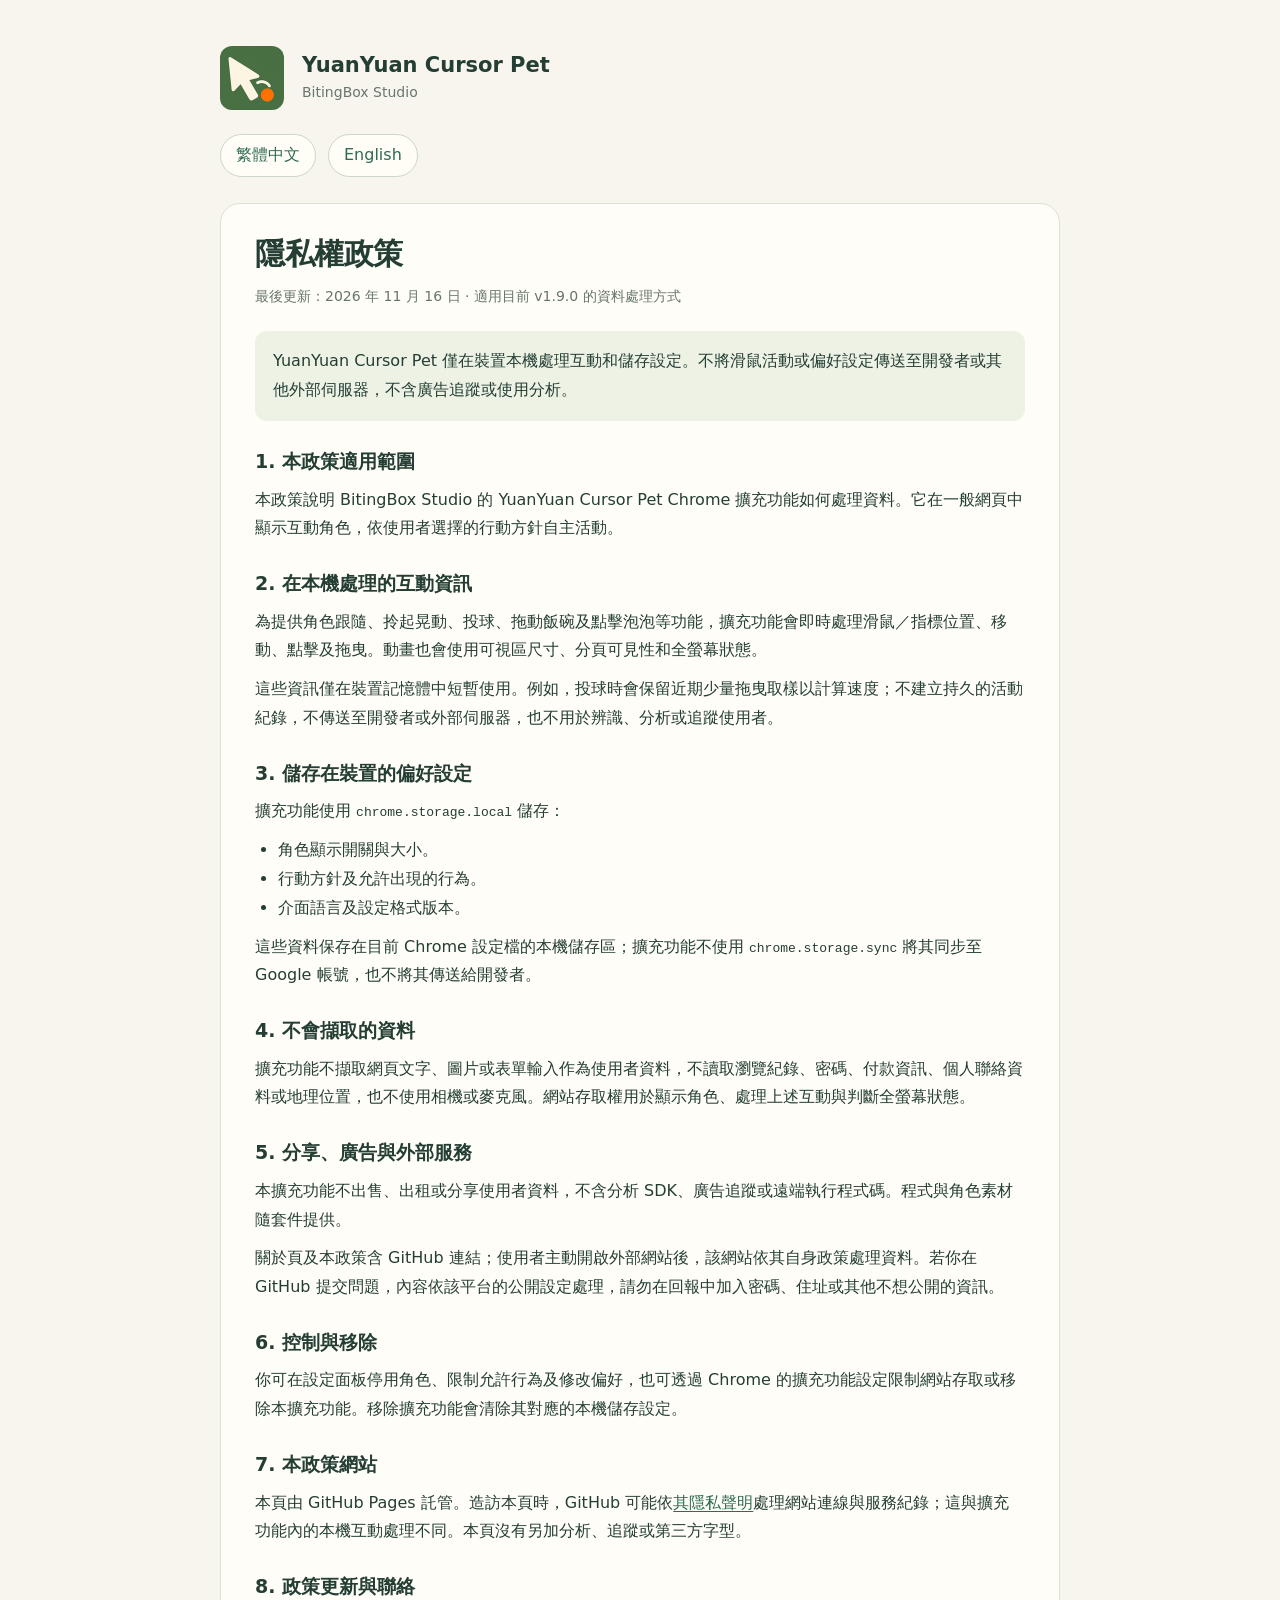
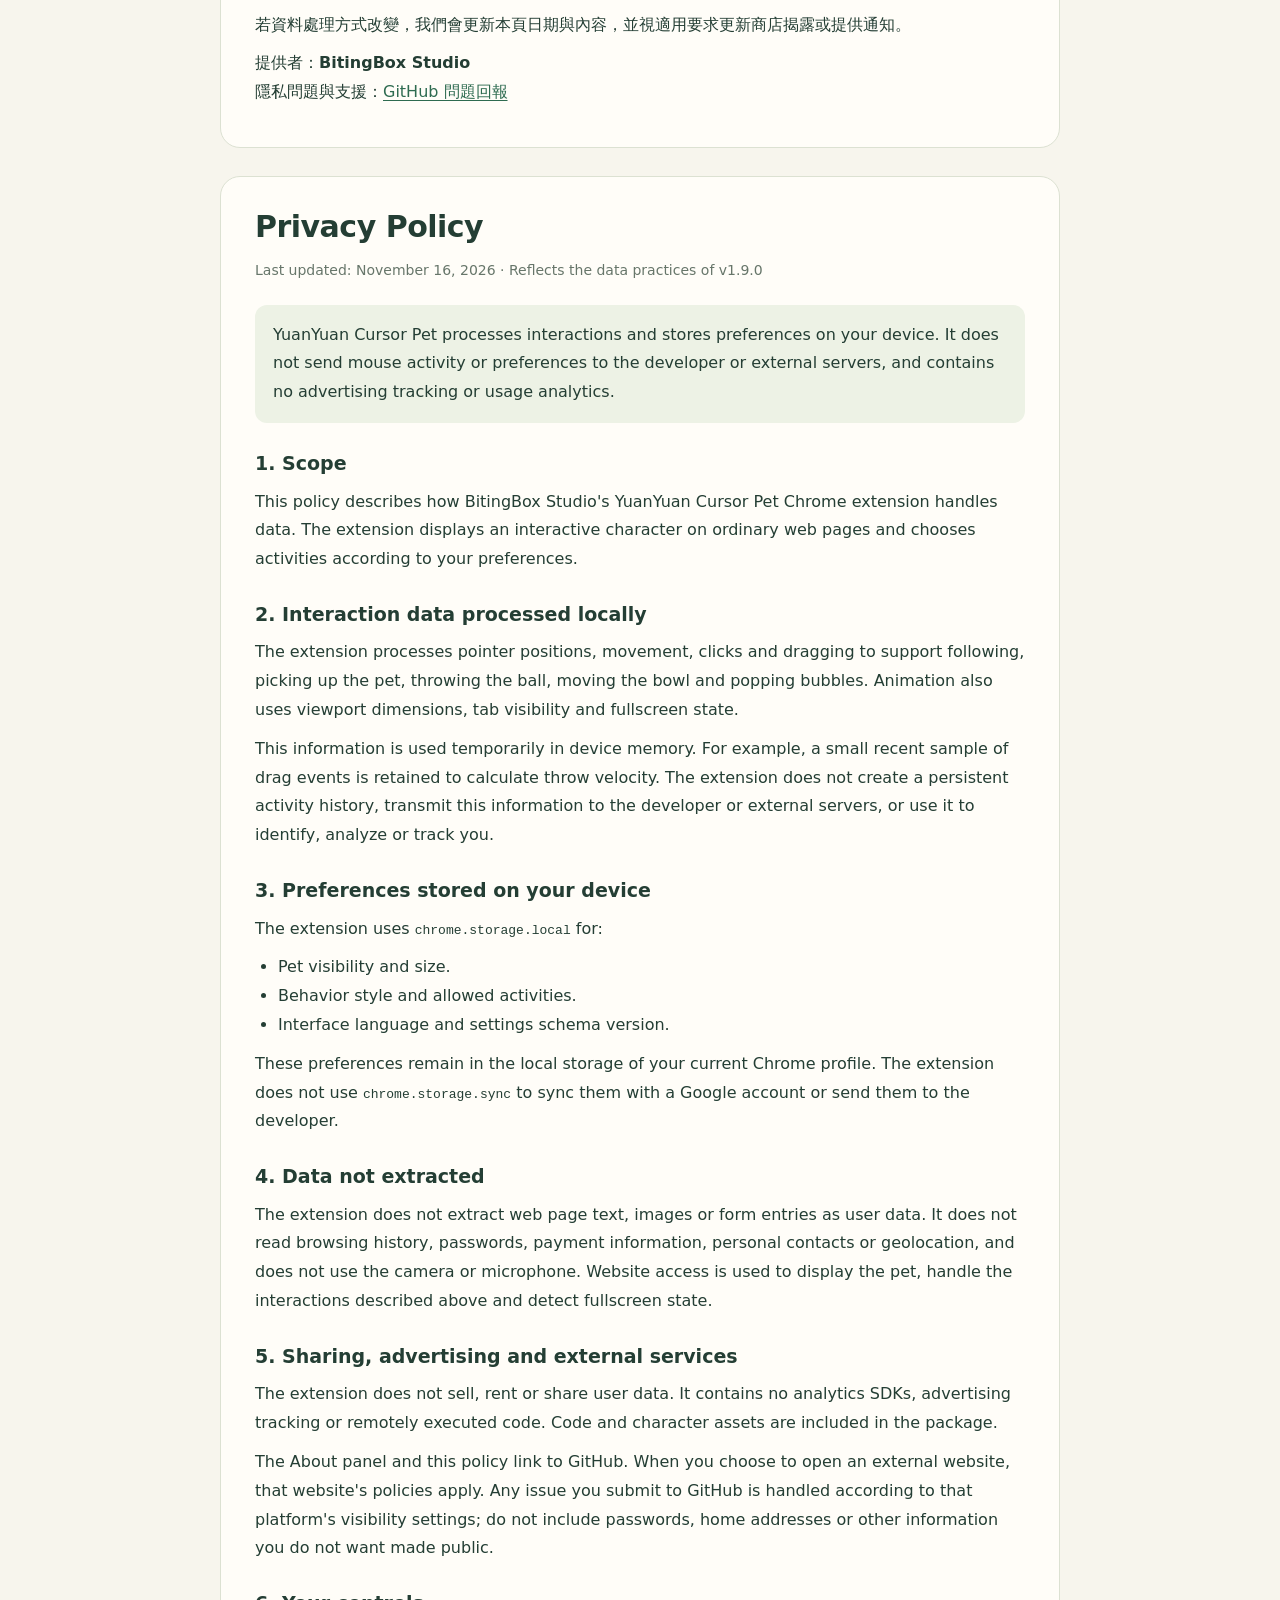
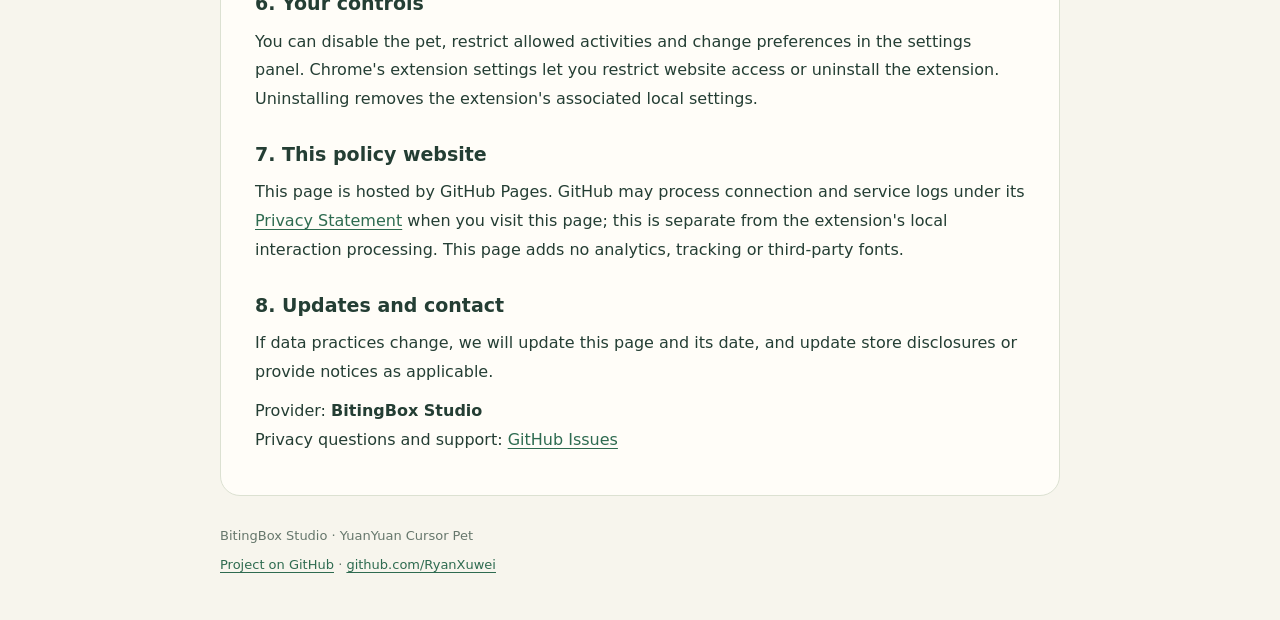
==== docs/privacy.html @ 0681751a "Publish bilingual privacy policy for Chrome Web Store Document on-device pointer processing, local p" ====
<!doctype html>
<html lang="zh-Hant">
<head>
  <meta charset="utf-8">
  <meta name="viewport" content="width=device-width,initial-scale=1">
  <meta name="description" content="Privacy policy for YuanYuan Cursor Pet by BitingBox Studio. Local interaction processing and on-device settings; no external activity transmission.">
  <meta name="color-scheme" content="light">
  <title>Privacy Policy · YuanYuan Cursor Pet</title>
  <link rel="icon" href="assets/icon128.png" type="image/png">
  <style>
    :root{font-family:system-ui,-apple-system,"Segoe UI","Microsoft JhengHei",sans-serif;color:#243e34;background:#f7f5ed;line-height:1.8}
    *{box-sizing:border-box}body{margin:0}header,main,footer{width:min(840px,100% - 40px);margin:auto}
    header{padding:46px 0 24px;display:flex;align-items:center;gap:18px}header img{width:64px;height:64px;border-radius:12px}
    .brand{font-size:21px;font-weight:700;line-height:1.35}.studio{color:#66776c;font-size:14px}
    nav{display:flex;gap:12px;flex-wrap:wrap;margin:0 0 26px}nav a{padding:6px 15px;border:1px solid #cbd6c6;border-radius:24px;text-decoration:none;background:#fffdf6}
    a{color:#2e6b50;text-underline-offset:3px;overflow-wrap:anywhere}a:focus-visible{outline:3px solid #b78a43;outline-offset:4px}
    article{padding:30px 34px;background:#fffdf8;border:1px solid #dce1d2;border-radius:20px;margin-bottom:28px;scroll-margin-top:24px}
    h1{font-size:30px;line-height:1.35;letter-spacing:-.5px;margin:0 0 6px}h2{font-size:19px;line-height:1.5;margin:26px 0 8px}
    p{margin:10px 0}ul{padding-left:23px;margin:8px 0}.meta{font-size:14px;color:#67766a}.summary{background:#edf2e5;border-radius:12px;padding:16px 18px;margin-top:22px}
    footer{padding:0 0 38px;color:#66776c;font-size:13px}footer p{margin:6px 0}
    @media(max-width:520px){header{padding-top:26px;gap:12px}.brand{font-size:18px}header img{width:52px;height:52px}article{padding:22px 20px;border-radius:15px}h1{font-size:26px}}
  </style>
</head>
<body>
  <header><img src="assets/icon128.png" alt="YuanYuan Cursor Pet"><div><div class="brand">YuanYuan Cursor Pet</div><div class="studio">BitingBox Studio</div></div></header>
  <main>
    <nav aria-label="Language / 語言"><a href="#zh" lang="zh-Hant">繁體中文</a><a href="#en" lang="en">English</a></nav>
    <article id="zh" lang="zh-Hant" aria-labelledby="zh-title">
      <h1 id="zh-title">隱私權政策</h1>
      <p class="meta">最後更新：<time datetime="2026-11-16">2026 年 11 月 16 日</time> · 適用目前 v1.9.0 的資料處理方式</p>
      <div class="summary">YuanYuan Cursor Pet 僅在裝置本機處理互動和儲存設定。不將滑鼠活動或偏好設定傳送至開發者或其他外部伺服器，不含廣告追蹤或使用分析。</div>
      <h2>1. 本政策適用範圍</h2>
      <p>本政策說明 BitingBox Studio 的 YuanYuan Cursor Pet Chrome 擴充功能如何處理資料。它在一般網頁中顯示互動角色，依使用者選擇的行動方針自主活動。</p>
      <h2>2. 在本機處理的互動資訊</h2>
      <p>為提供角色跟隨、拎起晃動、投球、拖動飯碗及點擊泡泡等功能，擴充功能會即時處理滑鼠／指標位置、移動、點擊及拖曳。動畫也會使用可視區尺寸、分頁可見性和全螢幕狀態。</p>
      <p>這些資訊僅在裝置記憶體中短暫使用。例如，投球時會保留近期少量拖曳取樣以計算速度；不建立持久的活動紀錄，不傳送至開發者或外部伺服器，也不用於辨識、分析或追蹤使用者。</p>
      <h2>3. 儲存在裝置的偏好設定</h2>
      <p>擴充功能使用 <code>chrome.storage.local</code> 儲存：</p>
      <ul><li>角色顯示開關與大小。</li><li>行動方針及允許出現的行為。</li><li>介面語言及設定格式版本。</li></ul>
      <p>這些資料保存在目前 Chrome 設定檔的本機儲存區；擴充功能不使用 <code>chrome.storage.sync</code> 將其同步至 Google 帳號，也不將其傳送給開發者。</p>
      <h2>4. 不會擷取的資料</h2>
      <p>擴充功能不擷取網頁文字、圖片或表單輸入作為使用者資料，不讀取瀏覽紀錄、密碼、付款資訊、個人聯絡資料或地理位置，也不使用相機或麥克風。網站存取權用於顯示角色、處理上述互動與判斷全螢幕狀態。</p>
      <h2>5. 分享、廣告與外部服務</h2>
      <p>本擴充功能不出售、出租或分享使用者資料，不含分析 SDK、廣告追蹤或遠端執行程式碼。程式與角色素材隨套件提供。</p>
      <p>關於頁及本政策含 GitHub 連結；使用者主動開啟外部網站後，該網站依其自身政策處理資料。若你在 GitHub 提交問題，內容依該平台的公開設定處理，請勿在回報中加入密碼、住址或其他不想公開的資訊。</p>
      <h2>6. 控制與移除</h2>
      <p>你可在設定面板停用角色、限制允許行為及修改偏好，也可透過 Chrome 的擴充功能設定限制網站存取或移除本擴充功能。移除擴充功能會清除其對應的本機儲存設定。</p>
      <h2>7. 本政策網站</h2>
      <p>本頁由 GitHub Pages 託管。造訪本頁時，GitHub 可能依<a href="https://docs.github.com/en/site-policy/privacy-policies/github-general-privacy-statement">其隱私聲明</a>處理網站連線與服務紀錄；這與擴充功能內的本機互動處理不同。本頁沒有另加分析、追蹤或第三方字型。</p>
      <h2>8. 政策更新與聯絡</h2>
      <p>若資料處理方式改變，我們會更新本頁日期與內容，並視適用要求更新商店揭露或提供通知。</p>
      <p>提供者：<strong>BitingBox Studio</strong><br>隱私問題與支援：<a href="https://github.com/RyanXuwei/YuanYuan-Cursor-Pet/issues">GitHub 問題回報</a></p>
    </article>
    <article id="en" lang="en" aria-labelledby="en-title">
      <h1 id="en-title">Privacy Policy</h1>
      <p class="meta">Last updated: <time datetime="2026-11-16">November 16, 2026</time> · Reflects the data practices of v1.9.0</p>
      <div class="summary">YuanYuan Cursor Pet processes interactions and stores preferences on your device. It does not send mouse activity or preferences to the developer or external servers, and contains no advertising tracking or usage analytics.</div>
      <h2>1. Scope</h2>
      <p>This policy describes how BitingBox Studio's YuanYuan Cursor Pet Chrome extension handles data. The extension displays an interactive character on ordinary web pages and chooses activities according to your preferences.</p>
      <h2>2. Interaction data processed locally</h2>
      <p>The extension processes pointer positions, movement, clicks and dragging to support following, picking up the pet, throwing the ball, moving the bowl and popping bubbles. Animation also uses viewport dimensions, tab visibility and fullscreen state.</p>
      <p>This information is used temporarily in device memory. For example, a small recent sample of drag events is retained to calculate throw velocity. The extension does not create a persistent activity history, transmit this information to the developer or external servers, or use it to identify, analyze or track you.</p>
      <h2>3. Preferences stored on your device</h2>
      <p>The extension uses <code>chrome.storage.local</code> for:</p>
      <ul><li>Pet visibility and size.</li><li>Behavior style and allowed activities.</li><li>Interface language and settings schema version.</li></ul>
      <p>These preferences remain in the local storage of your current Chrome profile. The extension does not use <code>chrome.storage.sync</code> to sync them with a Google account or send them to the developer.</p>
      <h2>4. Data not extracted</h2>
      <p>The extension does not extract web page text, images or form entries as user data. It does not read browsing history, passwords, payment information, personal contacts or geolocation, and does not use the camera or microphone. Website access is used to display the pet, handle the interactions described above and detect fullscreen state.</p>
      <h2>5. Sharing, advertising and external services</h2>
      <p>The extension does not sell, rent or share user data. It contains no analytics SDKs, advertising tracking or remotely executed code. Code and character assets are included in the package.</p>
      <p>The About panel and this policy link to GitHub. When you choose to open an external website, that website's policies apply. Any issue you submit to GitHub is handled according to that platform's visibility settings; do not include passwords, home addresses or other information you do not want made public.</p>
      <h2>6. Your controls</h2>
      <p>You can disable the pet, restrict allowed activities and change preferences in the settings panel. Chrome's extension settings let you restrict website access or uninstall the extension. Uninstalling removes the extension's associated local settings.</p>
      <h2>7. This policy website</h2>
      <p>This page is hosted by GitHub Pages. GitHub may process connection and service logs under its <a href="https://docs.github.com/en/site-policy/privacy-policies/github-general-privacy-statement">Privacy Statement</a> when you visit this page; this is separate from the extension's local interaction processing. This page adds no analytics, tracking or third-party fonts.</p>
      <h2>8. Updates and contact</h2>
      <p>If data practices change, we will update this page and its date, and update store disclosures or provide notices as applicable.</p>
      <p>Provider: <strong>BitingBox Studio</strong><br>Privacy questions and support: <a href="https://github.com/RyanXuwei/YuanYuan-Cursor-Pet/issues">GitHub Issues</a></p>
    </article>
  </main>
  <footer><p>BitingBox Studio · YuanYuan Cursor Pet</p><p><a href="https://github.com/RyanXuwei/YuanYuan-Cursor-Pet">Project on GitHub</a> · <a href="https://github.com/RyanXuwei">github.com/RyanXuwei</a></p></footer>
</body>
</html>
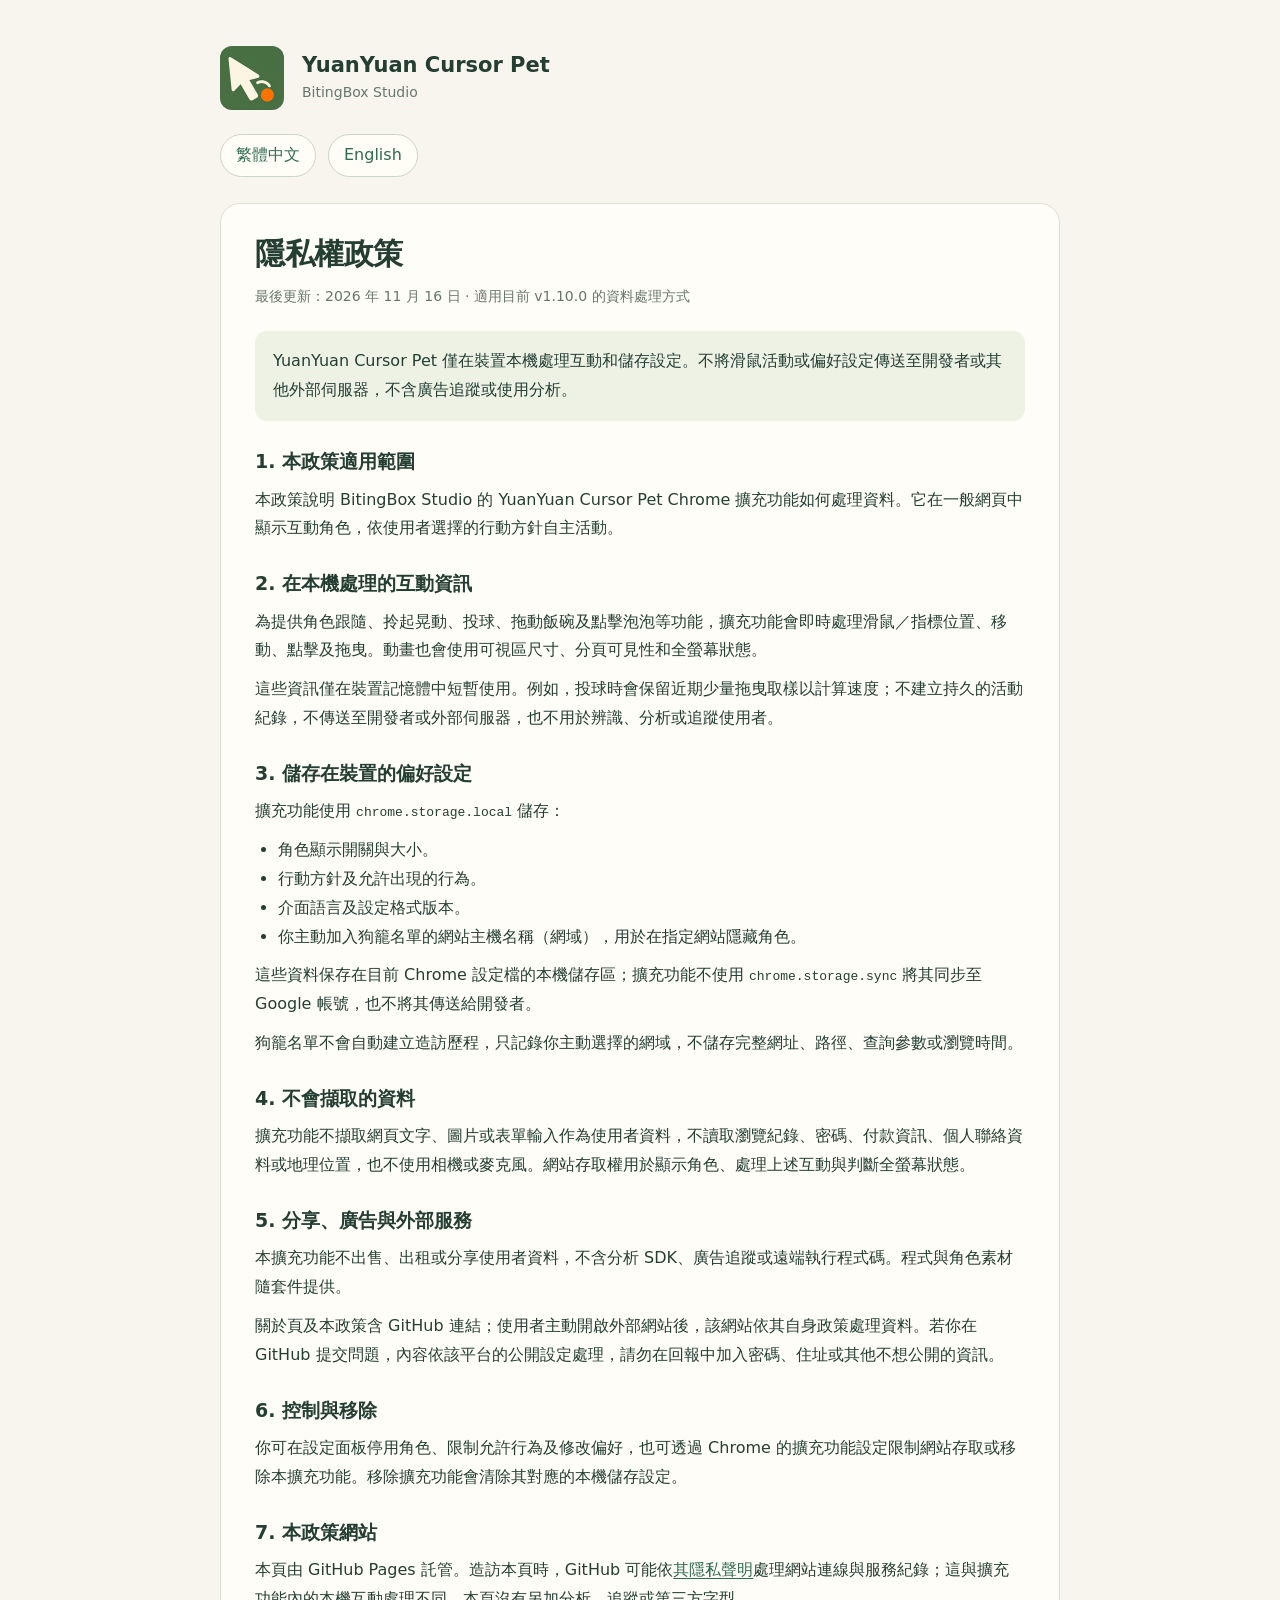
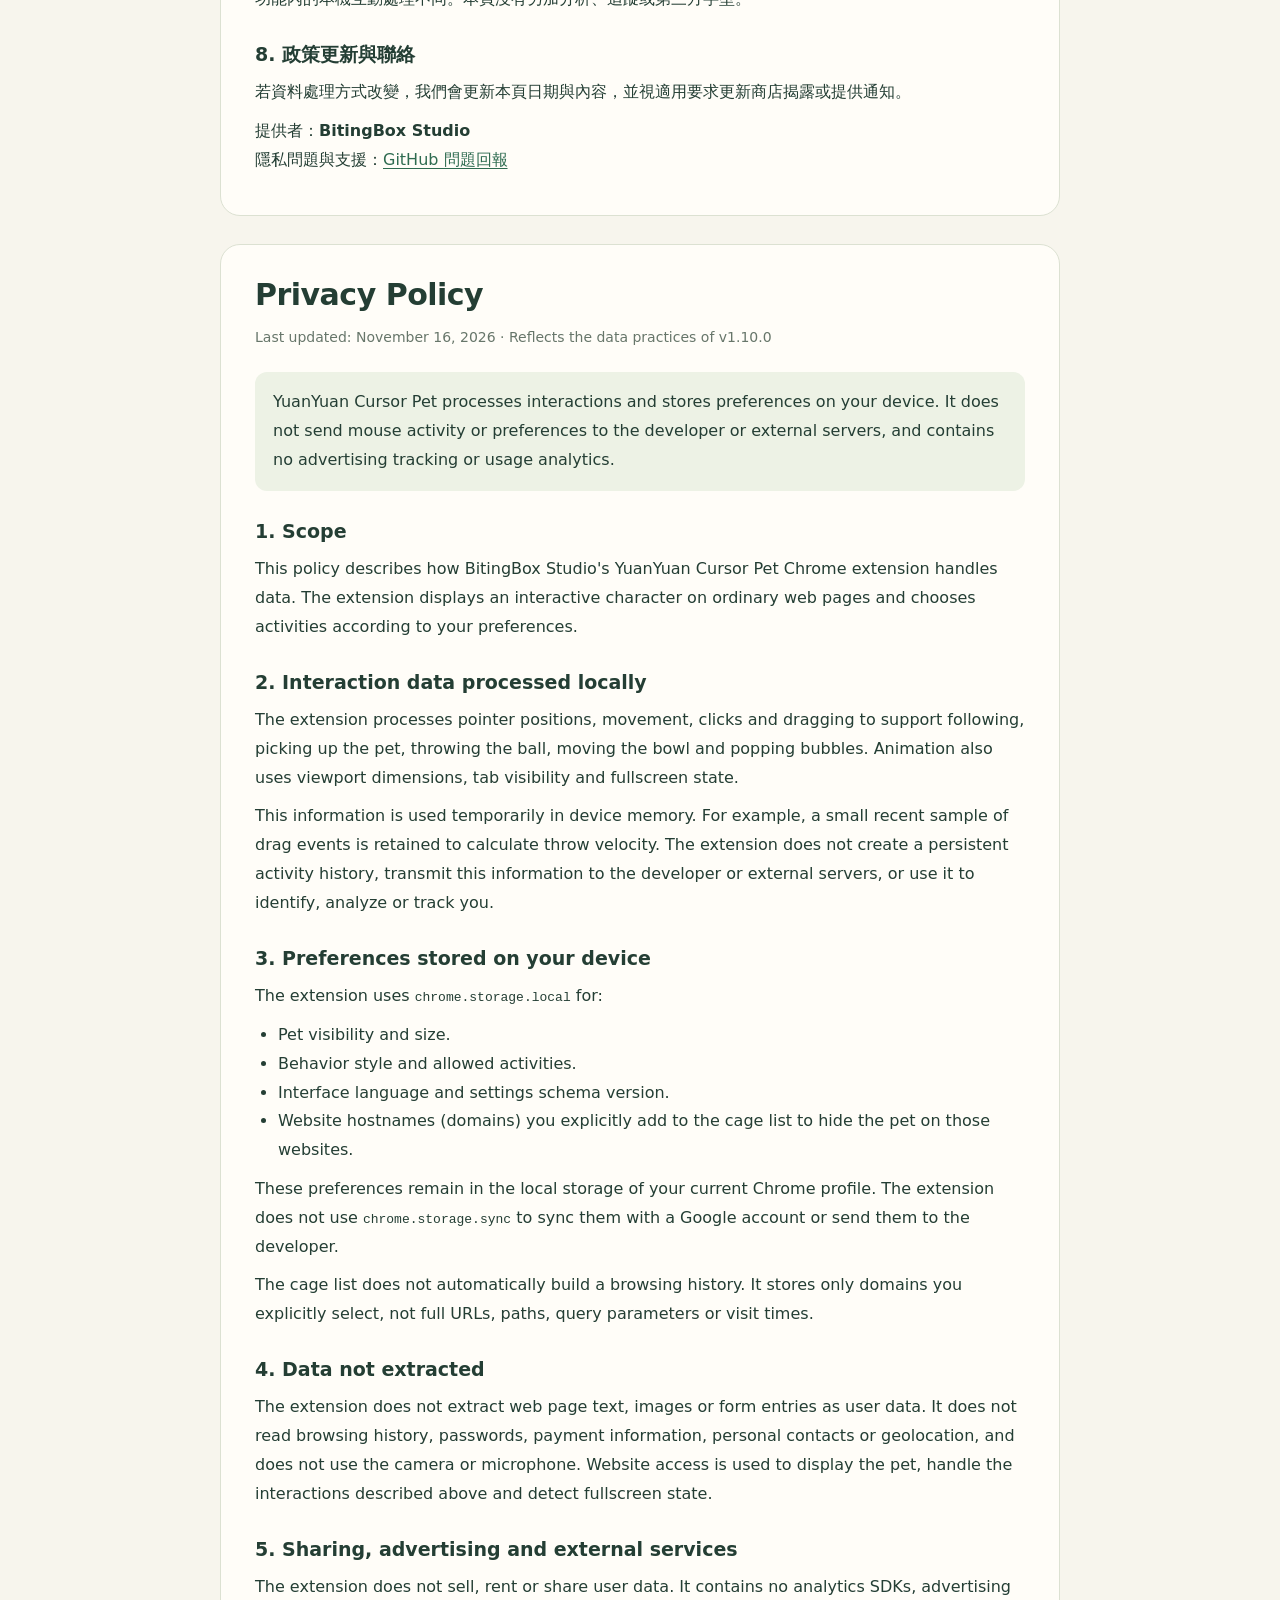
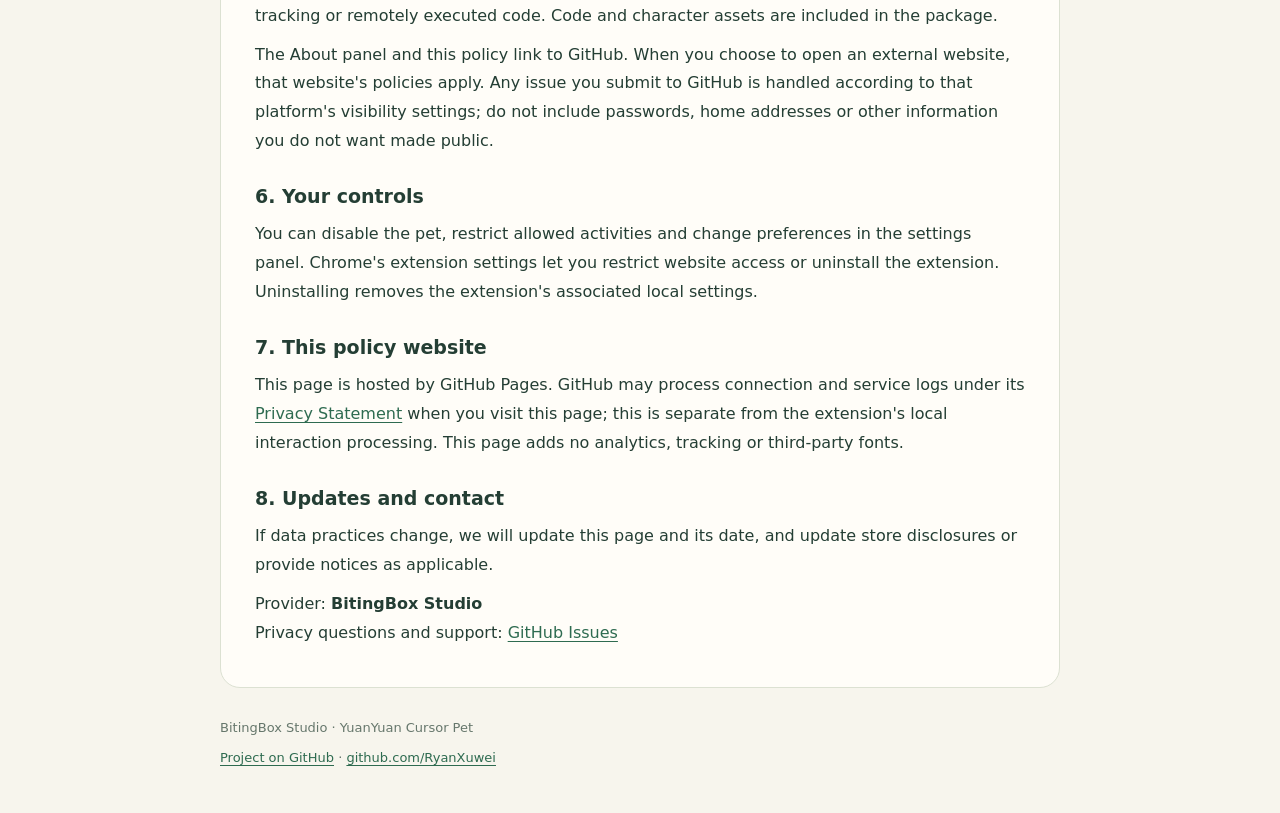
==== commit 2d636cd3: "v1.10.0: add right-click website cage list Hide Pet and pause animations on explicitly selected host" ====
--- a/docs/privacy.html
+++ b/docs/privacy.html
@@ -27,7 +27,7 @@
     <nav aria-label="Language / 語言"><a href="#zh" lang="zh-Hant">繁體中文</a><a href="#en" lang="en">English</a></nav>
     <article id="zh" lang="zh-Hant" aria-labelledby="zh-title">
       <h1 id="zh-title">隱私權政策</h1>
-      <p class="meta">最後更新：<time datetime="2026-11-16">2026 年 11 月 16 日</time> · 適用目前 v1.9.0 的資料處理方式</p>
+      <p class="meta">最後更新：<time datetime="2026-11-16">2026 年 11 月 16 日</time> · 適用目前 v1.10.0 的資料處理方式</p>
       <div class="summary">YuanYuan Cursor Pet 僅在裝置本機處理互動和儲存設定。不將滑鼠活動或偏好設定傳送至開發者或其他外部伺服器，不含廣告追蹤或使用分析。</div>
       <h2>1. 本政策適用範圍</h2>
       <p>本政策說明 BitingBox Studio 的 YuanYuan Cursor Pet Chrome 擴充功能如何處理資料。它在一般網頁中顯示互動角色，依使用者選擇的行動方針自主活動。</p>
@@ -36,8 +36,9 @@
       <p>這些資訊僅在裝置記憶體中短暫使用。例如，投球時會保留近期少量拖曳取樣以計算速度；不建立持久的活動紀錄，不傳送至開發者或外部伺服器，也不用於辨識、分析或追蹤使用者。</p>
       <h2>3. 儲存在裝置的偏好設定</h2>
       <p>擴充功能使用 <code>chrome.storage.local</code> 儲存：</p>
-      <ul><li>角色顯示開關與大小。</li><li>行動方針及允許出現的行為。</li><li>介面語言及設定格式版本。</li></ul>
+      <ul><li>角色顯示開關與大小。</li><li>行動方針及允許出現的行為。</li><li>介面語言及設定格式版本。</li><li>你主動加入狗籠名單的網站主機名稱（網域），用於在指定網站隱藏角色。</li></ul>
       <p>這些資料保存在目前 Chrome 設定檔的本機儲存區；擴充功能不使用 <code>chrome.storage.sync</code> 將其同步至 Google 帳號，也不將其傳送給開發者。</p>
+      <p>狗籠名單不會自動建立造訪歷程，只記錄你主動選擇的網域，不儲存完整網址、路徑、查詢參數或瀏覽時間。</p>
       <h2>4. 不會擷取的資料</h2>
       <p>擴充功能不擷取網頁文字、圖片或表單輸入作為使用者資料，不讀取瀏覽紀錄、密碼、付款資訊、個人聯絡資料或地理位置，也不使用相機或麥克風。網站存取權用於顯示角色、處理上述互動與判斷全螢幕狀態。</p>
       <h2>5. 分享、廣告與外部服務</h2>
@@ -53,7 +54,7 @@
     </article>
     <article id="en" lang="en" aria-labelledby="en-title">
       <h1 id="en-title">Privacy Policy</h1>
-      <p class="meta">Last updated: <time datetime="2026-11-16">November 16, 2026</time> · Reflects the data practices of v1.9.0</p>
+      <p class="meta">Last updated: <time datetime="2026-11-16">November 16, 2026</time> · Reflects the data practices of v1.10.0</p>
       <div class="summary">YuanYuan Cursor Pet processes interactions and stores preferences on your device. It does not send mouse activity or preferences to the developer or external servers, and contains no advertising tracking or usage analytics.</div>
       <h2>1. Scope</h2>
       <p>This policy describes how BitingBox Studio's YuanYuan Cursor Pet Chrome extension handles data. The extension displays an interactive character on ordinary web pages and chooses activities according to your preferences.</p>
@@ -62,8 +63,9 @@
       <p>This information is used temporarily in device memory. For example, a small recent sample of drag events is retained to calculate throw velocity. The extension does not create a persistent activity history, transmit this information to the developer or external servers, or use it to identify, analyze or track you.</p>
       <h2>3. Preferences stored on your device</h2>
       <p>The extension uses <code>chrome.storage.local</code> for:</p>
-      <ul><li>Pet visibility and size.</li><li>Behavior style and allowed activities.</li><li>Interface language and settings schema version.</li></ul>
+      <ul><li>Pet visibility and size.</li><li>Behavior style and allowed activities.</li><li>Interface language and settings schema version.</li><li>Website hostnames (domains) you explicitly add to the cage list to hide the pet on those websites.</li></ul>
       <p>These preferences remain in the local storage of your current Chrome profile. The extension does not use <code>chrome.storage.sync</code> to sync them with a Google account or send them to the developer.</p>
+      <p>The cage list does not automatically build a browsing history. It stores only domains you explicitly select, not full URLs, paths, query parameters or visit times.</p>
       <h2>4. Data not extracted</h2>
       <p>The extension does not extract web page text, images or form entries as user data. It does not read browsing history, passwords, payment information, personal contacts or geolocation, and does not use the camera or microphone. Website access is used to display the pet, handle the interactions described above and detect fullscreen state.</p>
       <h2>5. Sharing, advertising and external services</h2>
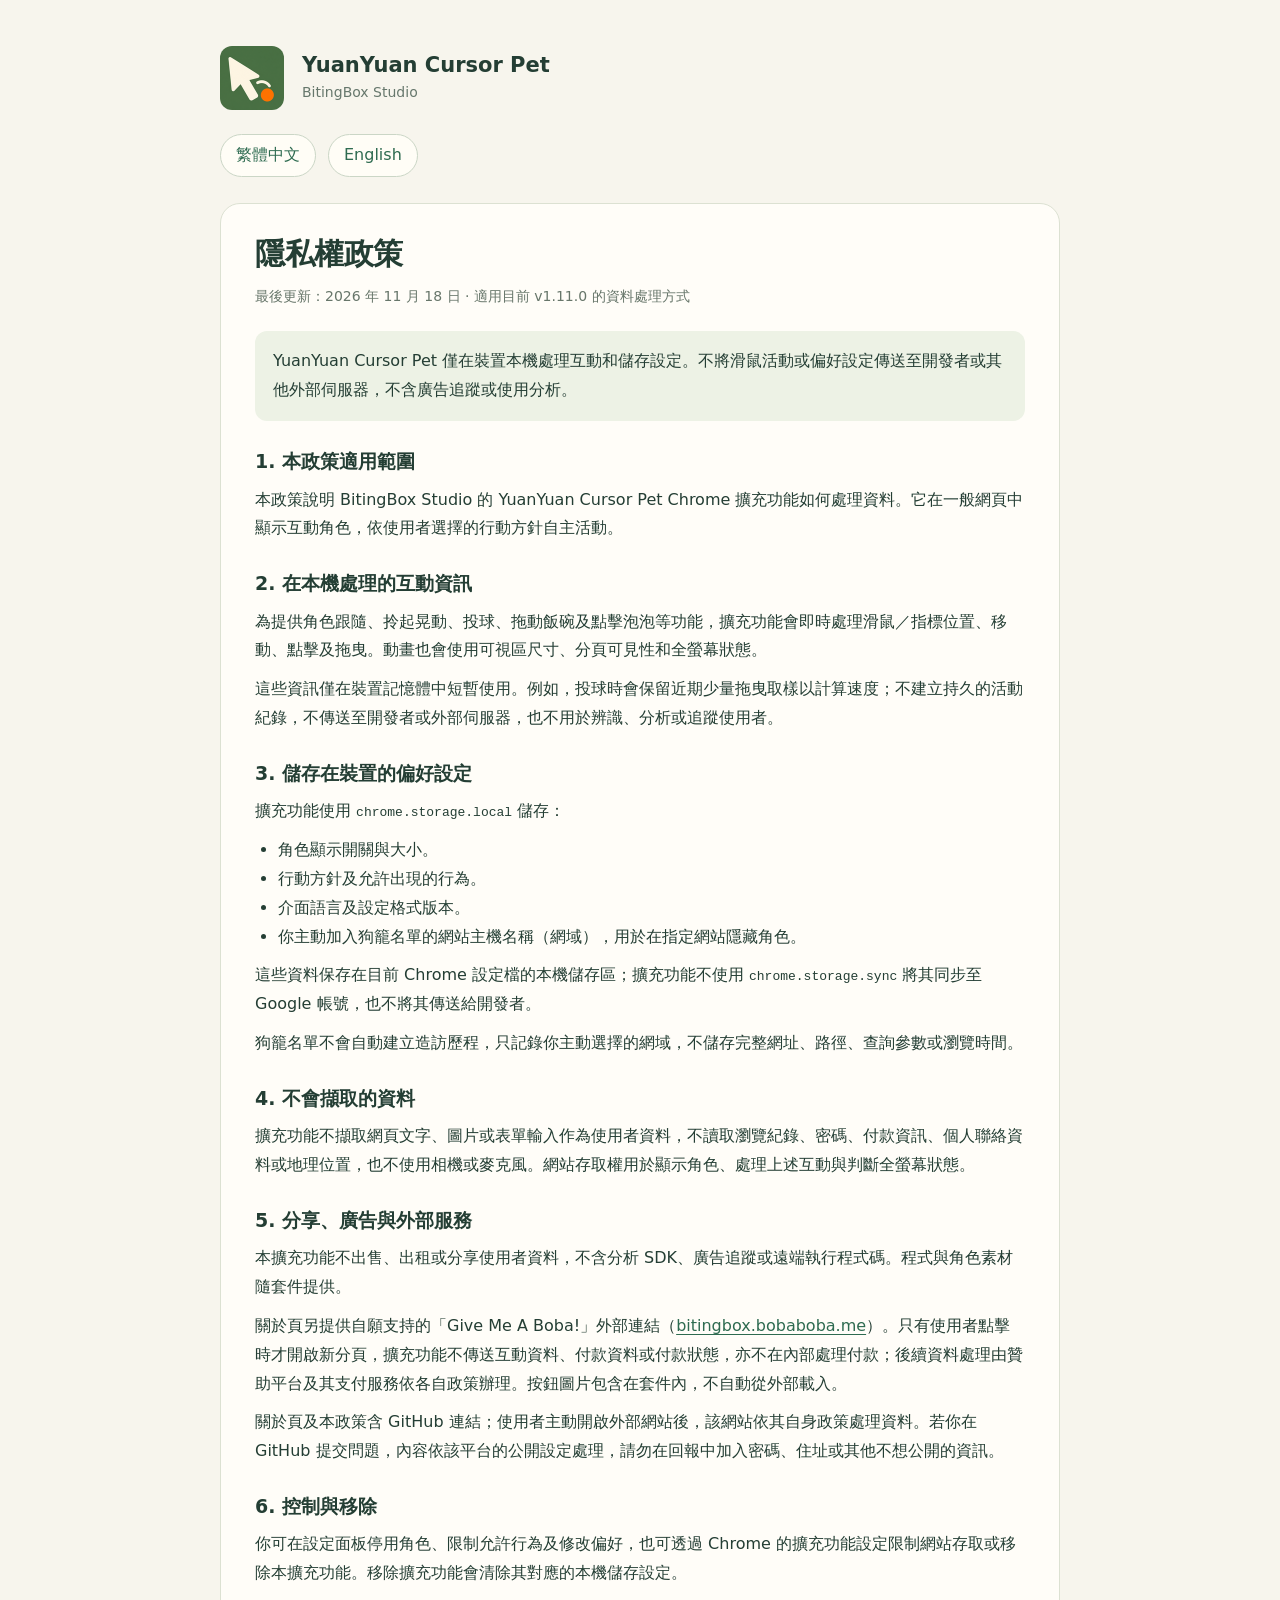
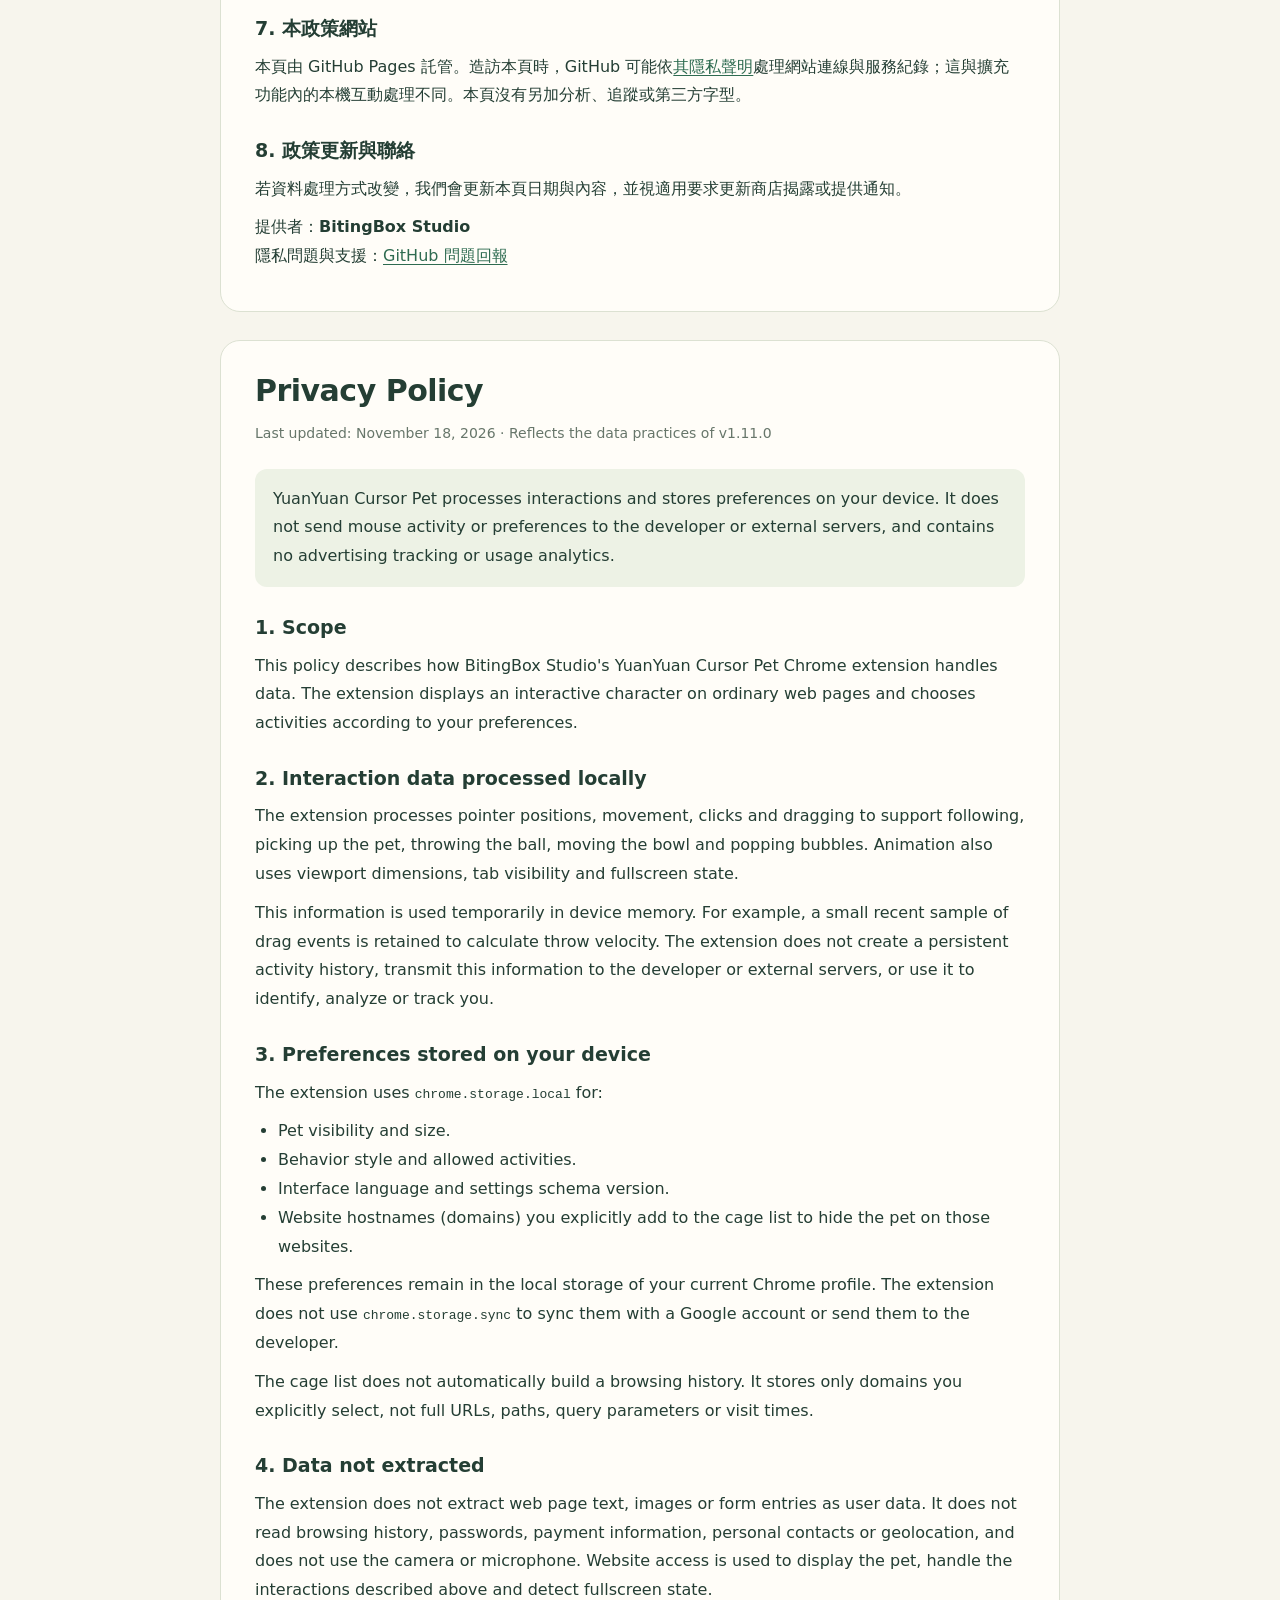
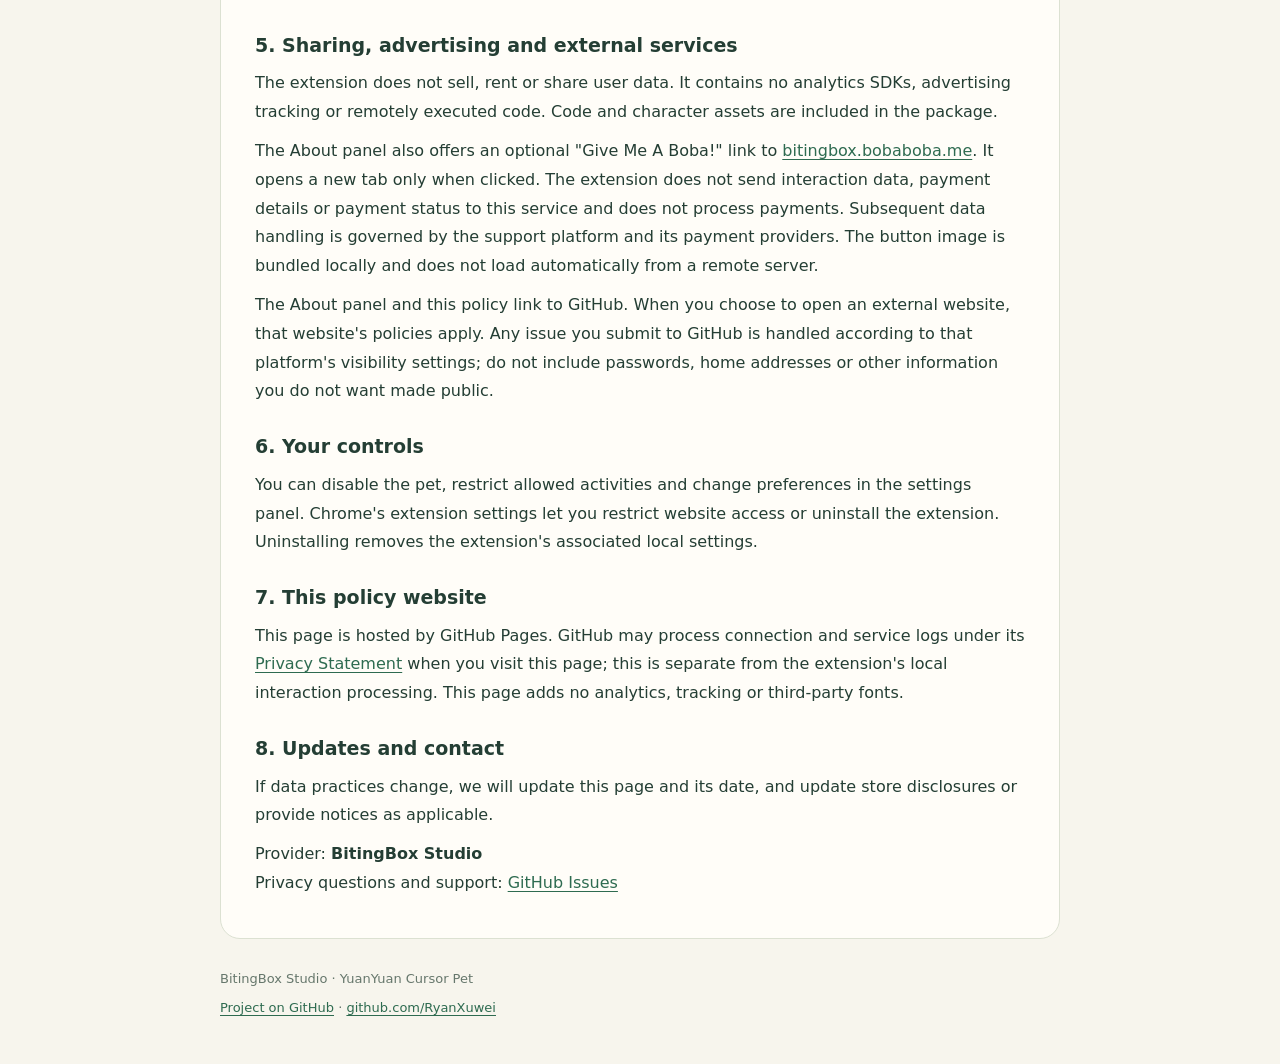
==== commit 10d731fb: "v1.11.0: add Give Me A Boba support link Add the optional BitingBox support button with a locally bu" ====
--- a/docs/privacy.html
+++ b/docs/privacy.html
@@ -27,7 +27,7 @@
     <nav aria-label="Language / 語言"><a href="#zh" lang="zh-Hant">繁體中文</a><a href="#en" lang="en">English</a></nav>
     <article id="zh" lang="zh-Hant" aria-labelledby="zh-title">
       <h1 id="zh-title">隱私權政策</h1>
-      <p class="meta">最後更新：<time datetime="2026-11-16">2026 年 11 月 16 日</time> · 適用目前 v1.10.0 的資料處理方式</p>
+      <p class="meta">最後更新：<time datetime="2026-11-18">2026 年 11 月 18 日</time> · 適用目前 v1.11.0 的資料處理方式</p>
       <div class="summary">YuanYuan Cursor Pet 僅在裝置本機處理互動和儲存設定。不將滑鼠活動或偏好設定傳送至開發者或其他外部伺服器，不含廣告追蹤或使用分析。</div>
       <h2>1. 本政策適用範圍</h2>
       <p>本政策說明 BitingBox Studio 的 YuanYuan Cursor Pet Chrome 擴充功能如何處理資料。它在一般網頁中顯示互動角色，依使用者選擇的行動方針自主活動。</p>
@@ -43,6 +43,7 @@
       <p>擴充功能不擷取網頁文字、圖片或表單輸入作為使用者資料，不讀取瀏覽紀錄、密碼、付款資訊、個人聯絡資料或地理位置，也不使用相機或麥克風。網站存取權用於顯示角色、處理上述互動與判斷全螢幕狀態。</p>
       <h2>5. 分享、廣告與外部服務</h2>
       <p>本擴充功能不出售、出租或分享使用者資料，不含分析 SDK、廣告追蹤或遠端執行程式碼。程式與角色素材隨套件提供。</p>
+      <p>關於頁另提供自願支持的「Give Me A Boba!」外部連結（<a href="https://bitingbox.bobaboba.me">bitingbox.bobaboba.me</a>）。只有使用者點擊時才開啟新分頁，擴充功能不傳送互動資料、付款資料或付款狀態，亦不在內部處理付款；後續資料處理由贊助平台及其支付服務依各自政策辦理。按鈕圖片包含在套件內，不自動從外部載入。</p>
       <p>關於頁及本政策含 GitHub 連結；使用者主動開啟外部網站後，該網站依其自身政策處理資料。若你在 GitHub 提交問題，內容依該平台的公開設定處理，請勿在回報中加入密碼、住址或其他不想公開的資訊。</p>
       <h2>6. 控制與移除</h2>
       <p>你可在設定面板停用角色、限制允許行為及修改偏好，也可透過 Chrome 的擴充功能設定限制網站存取或移除本擴充功能。移除擴充功能會清除其對應的本機儲存設定。</p>
@@ -54,7 +55,7 @@
     </article>
     <article id="en" lang="en" aria-labelledby="en-title">
       <h1 id="en-title">Privacy Policy</h1>
-      <p class="meta">Last updated: <time datetime="2026-11-16">November 16, 2026</time> · Reflects the data practices of v1.10.0</p>
+      <p class="meta">Last updated: <time datetime="2026-11-18">November 18, 2026</time> · Reflects the data practices of v1.11.0</p>
       <div class="summary">YuanYuan Cursor Pet processes interactions and stores preferences on your device. It does not send mouse activity or preferences to the developer or external servers, and contains no advertising tracking or usage analytics.</div>
       <h2>1. Scope</h2>
       <p>This policy describes how BitingBox Studio's YuanYuan Cursor Pet Chrome extension handles data. The extension displays an interactive character on ordinary web pages and chooses activities according to your preferences.</p>
@@ -70,6 +71,7 @@
       <p>The extension does not extract web page text, images or form entries as user data. It does not read browsing history, passwords, payment information, personal contacts or geolocation, and does not use the camera or microphone. Website access is used to display the pet, handle the interactions described above and detect fullscreen state.</p>
       <h2>5. Sharing, advertising and external services</h2>
       <p>The extension does not sell, rent or share user data. It contains no analytics SDKs, advertising tracking or remotely executed code. Code and character assets are included in the package.</p>
+      <p>The About panel also offers an optional "Give Me A Boba!" link to <a href="https://bitingbox.bobaboba.me">bitingbox.bobaboba.me</a>. It opens a new tab only when clicked. The extension does not send interaction data, payment details or payment status to this service and does not process payments. Subsequent data handling is governed by the support platform and its payment providers. The button image is bundled locally and does not load automatically from a remote server.</p>
       <p>The About panel and this policy link to GitHub. When you choose to open an external website, that website's policies apply. Any issue you submit to GitHub is handled according to that platform's visibility settings; do not include passwords, home addresses or other information you do not want made public.</p>
       <h2>6. Your controls</h2>
       <p>You can disable the pet, restrict allowed activities and change preferences in the settings panel. Chrome's extension settings let you restrict website access or uninstall the extension. Uninstalling removes the extension's associated local settings.</p>
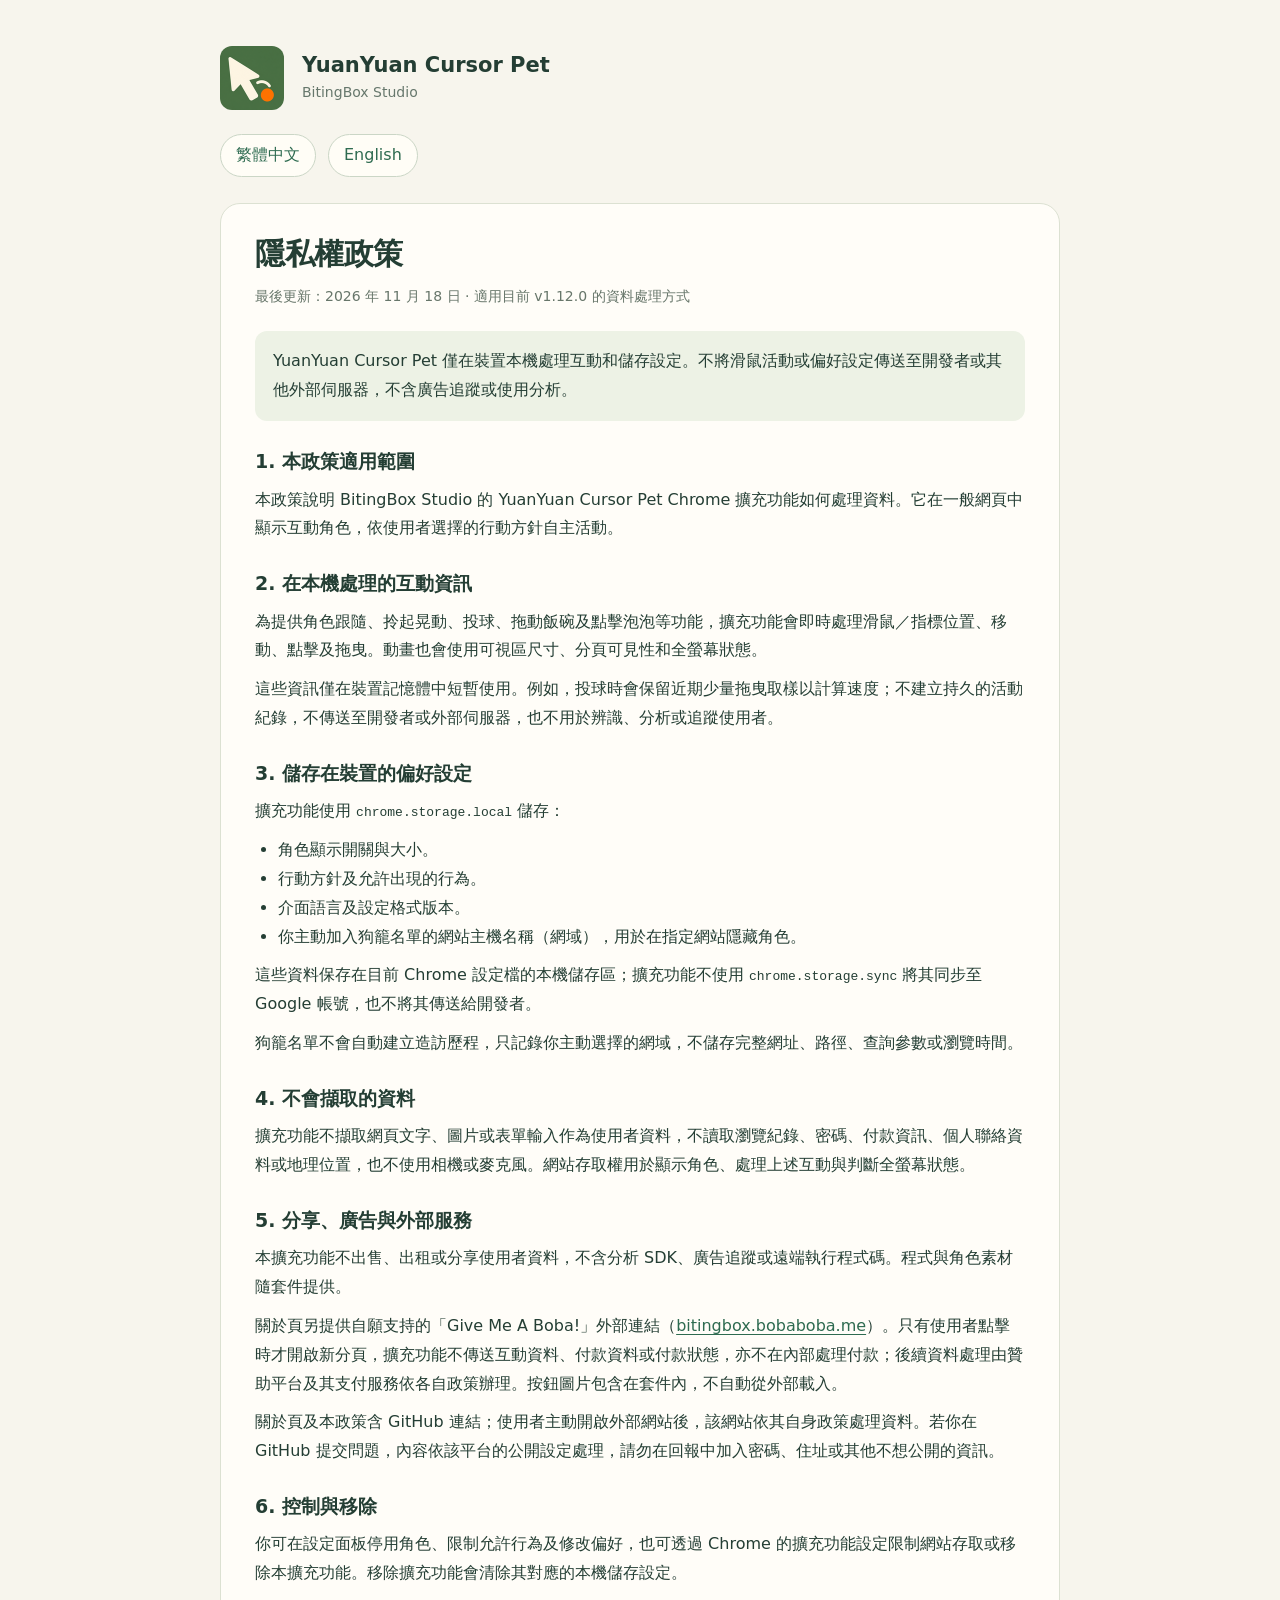
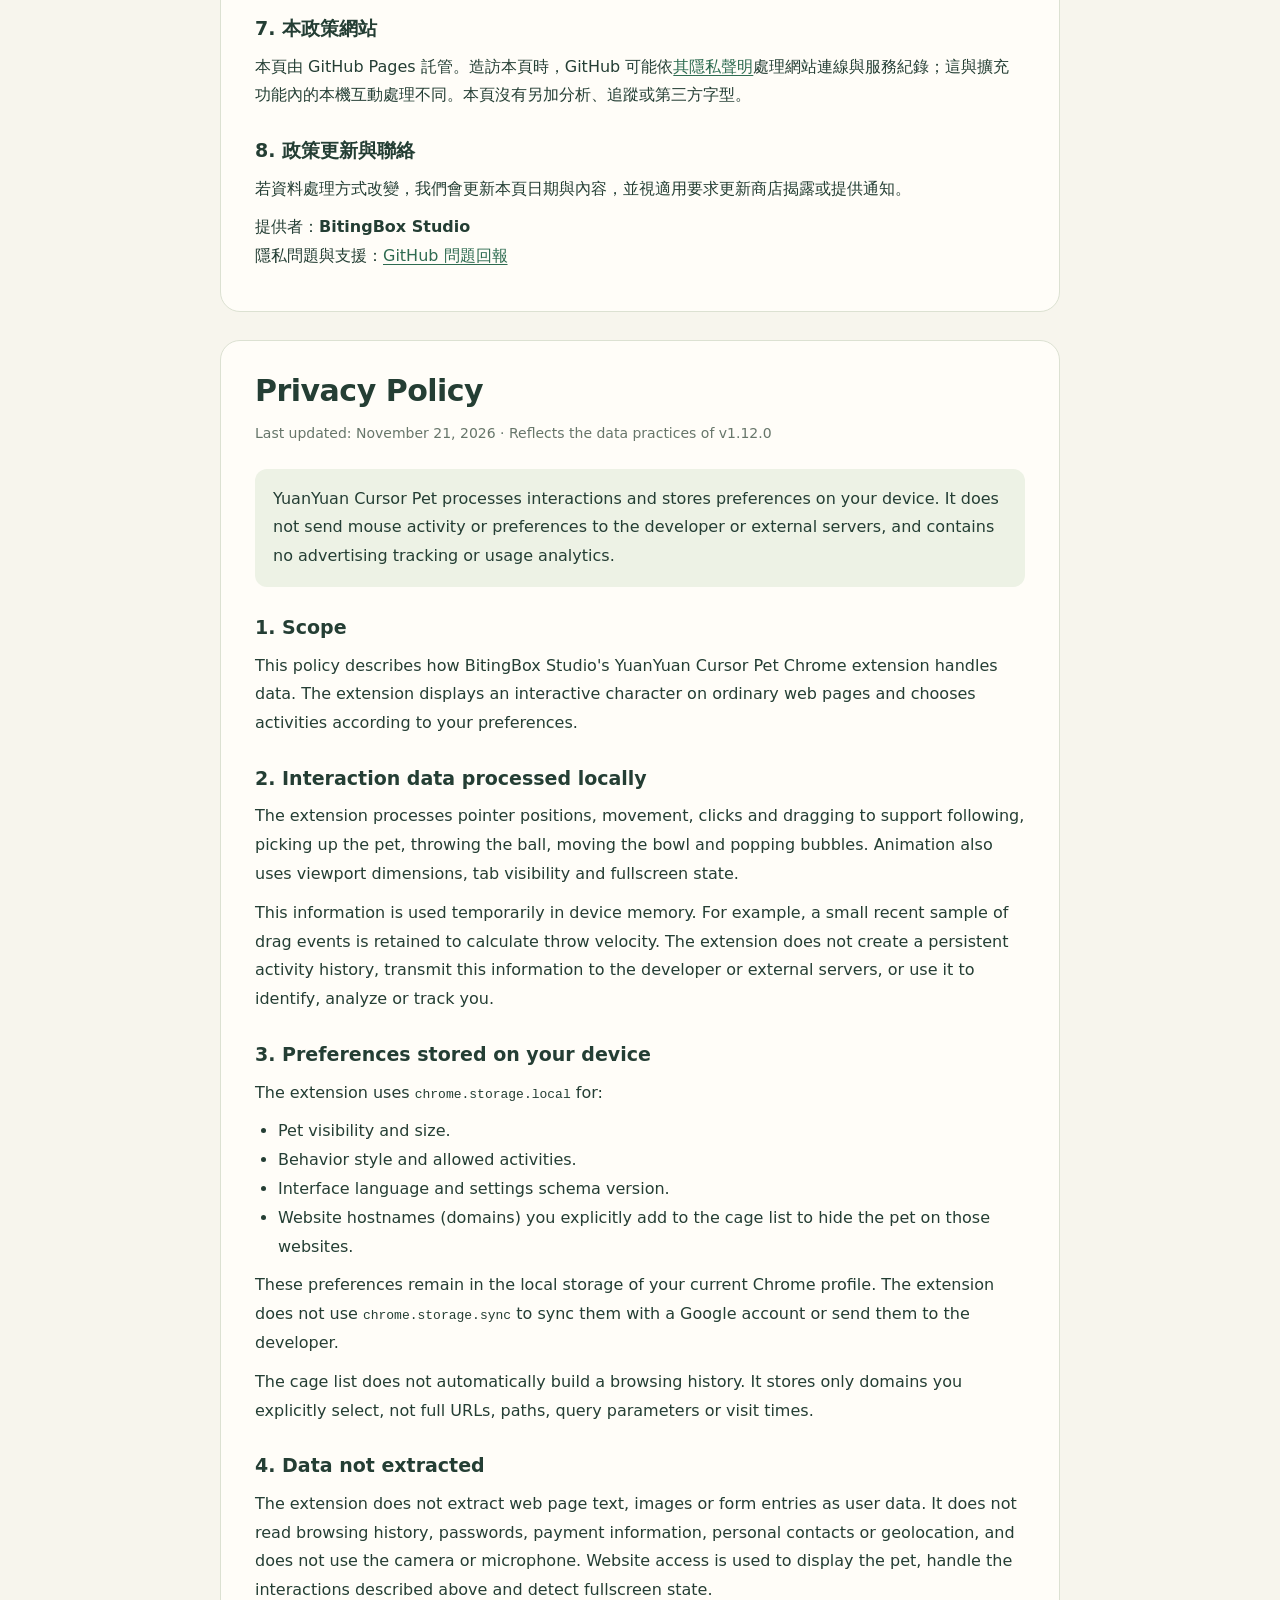
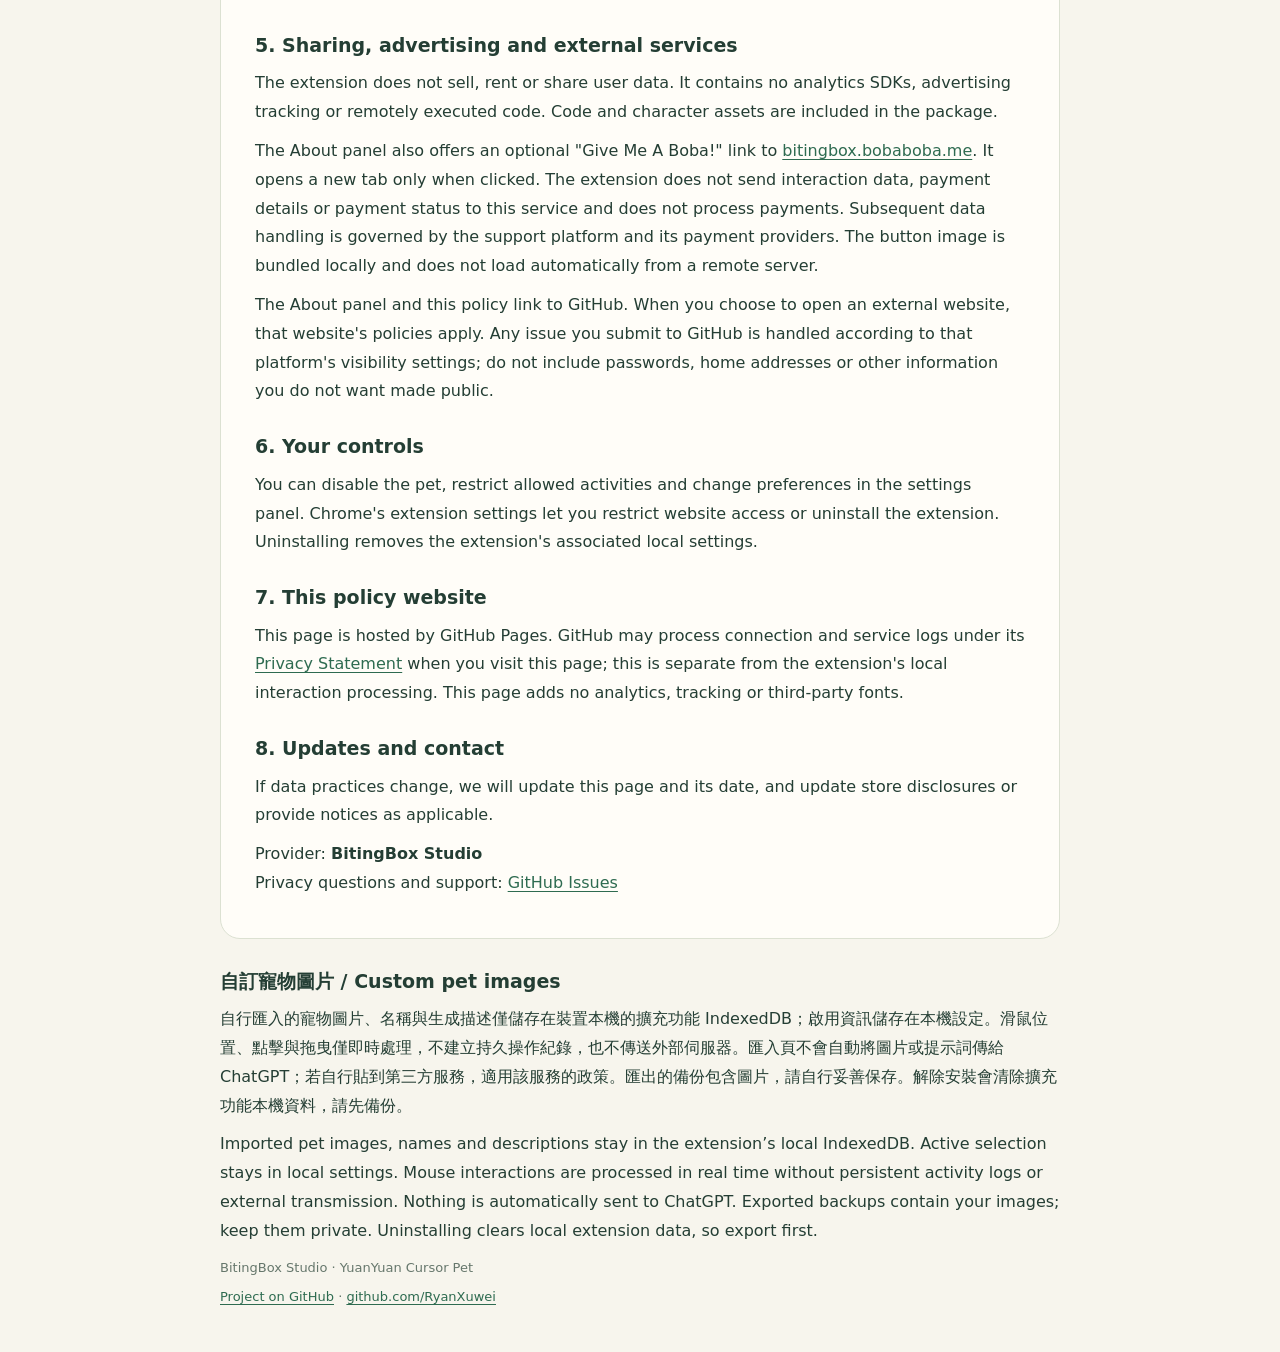
==== commit 586bd82d: "Add custom pet import studio, generation prompts and replacement guide Co-Authored-By: Codex <norepl" ====
--- a/docs/privacy.html
+++ b/docs/privacy.html
@@ -27,7 +27,7 @@
     <nav aria-label="Language / 語言"><a href="#zh" lang="zh-Hant">繁體中文</a><a href="#en" lang="en">English</a></nav>
     <article id="zh" lang="zh-Hant" aria-labelledby="zh-title">
       <h1 id="zh-title">隱私權政策</h1>
-      <p class="meta">最後更新：<time datetime="2026-11-18">2026 年 11 月 18 日</time> · 適用目前 v1.11.0 的資料處理方式</p>
+      <p class="meta">最後更新：<time datetime="2026-11-21">2026 年 11 月 18 日</time> · 適用目前 v1.12.0 的資料處理方式</p>
       <div class="summary">YuanYuan Cursor Pet 僅在裝置本機處理互動和儲存設定。不將滑鼠活動或偏好設定傳送至開發者或其他外部伺服器，不含廣告追蹤或使用分析。</div>
       <h2>1. 本政策適用範圍</h2>
       <p>本政策說明 BitingBox Studio 的 YuanYuan Cursor Pet Chrome 擴充功能如何處理資料。它在一般網頁中顯示互動角色，依使用者選擇的行動方針自主活動。</p>
@@ -55,7 +55,7 @@
     </article>
     <article id="en" lang="en" aria-labelledby="en-title">
       <h1 id="en-title">Privacy Policy</h1>
-      <p class="meta">Last updated: <time datetime="2026-11-18">November 18, 2026</time> · Reflects the data practices of v1.11.0</p>
+      <p class="meta">Last updated: <time datetime="2026-11-21">November 21, 2026</time> · Reflects the data practices of v1.12.0</p>
       <div class="summary">YuanYuan Cursor Pet processes interactions and stores preferences on your device. It does not send mouse activity or preferences to the developer or external servers, and contains no advertising tracking or usage analytics.</div>
       <h2>1. Scope</h2>
       <p>This policy describes how BitingBox Studio's YuanYuan Cursor Pet Chrome extension handles data. The extension displays an interactive character on ordinary web pages and chooses activities according to your preferences.</p>
@@ -81,7 +81,7 @@
       <p>If data practices change, we will update this page and its date, and update store disclosures or provide notices as applicable.</p>
       <p>Provider: <strong>BitingBox Studio</strong><br>Privacy questions and support: <a href="https://github.com/RyanXuwei/YuanYuan-Cursor-Pet/issues">GitHub Issues</a></p>
     </article>
-  </main>
+  <section><h2>自訂寵物圖片 / Custom pet images</h2><p>自行匯入的寵物圖片、名稱與生成描述僅儲存在裝置本機的擴充功能 IndexedDB；啟用資訊儲存在本機設定。滑鼠位置、點擊與拖曳僅即時處理，不建立持久操作紀錄，也不傳送外部伺服器。匯入頁不會自動將圖片或提示詞傳給 ChatGPT；若自行貼到第三方服務，適用該服務的政策。匯出的備份包含圖片，請自行妥善保存。解除安裝會清除擴充功能本機資料，請先備份。</p><p>Imported pet images, names and descriptions stay in the extension’s local IndexedDB. Active selection stays in local settings. Mouse interactions are processed in real time without persistent activity logs or external transmission. Nothing is automatically sent to ChatGPT. Exported backups contain your images; keep them private. Uninstalling clears local extension data, so export first.</p></section></main>
   <footer><p>BitingBox Studio · YuanYuan Cursor Pet</p><p><a href="https://github.com/RyanXuwei/YuanYuan-Cursor-Pet">Project on GitHub</a> · <a href="https://github.com/RyanXuwei">github.com/RyanXuwei</a></p></footer>
 </body>
 </html>
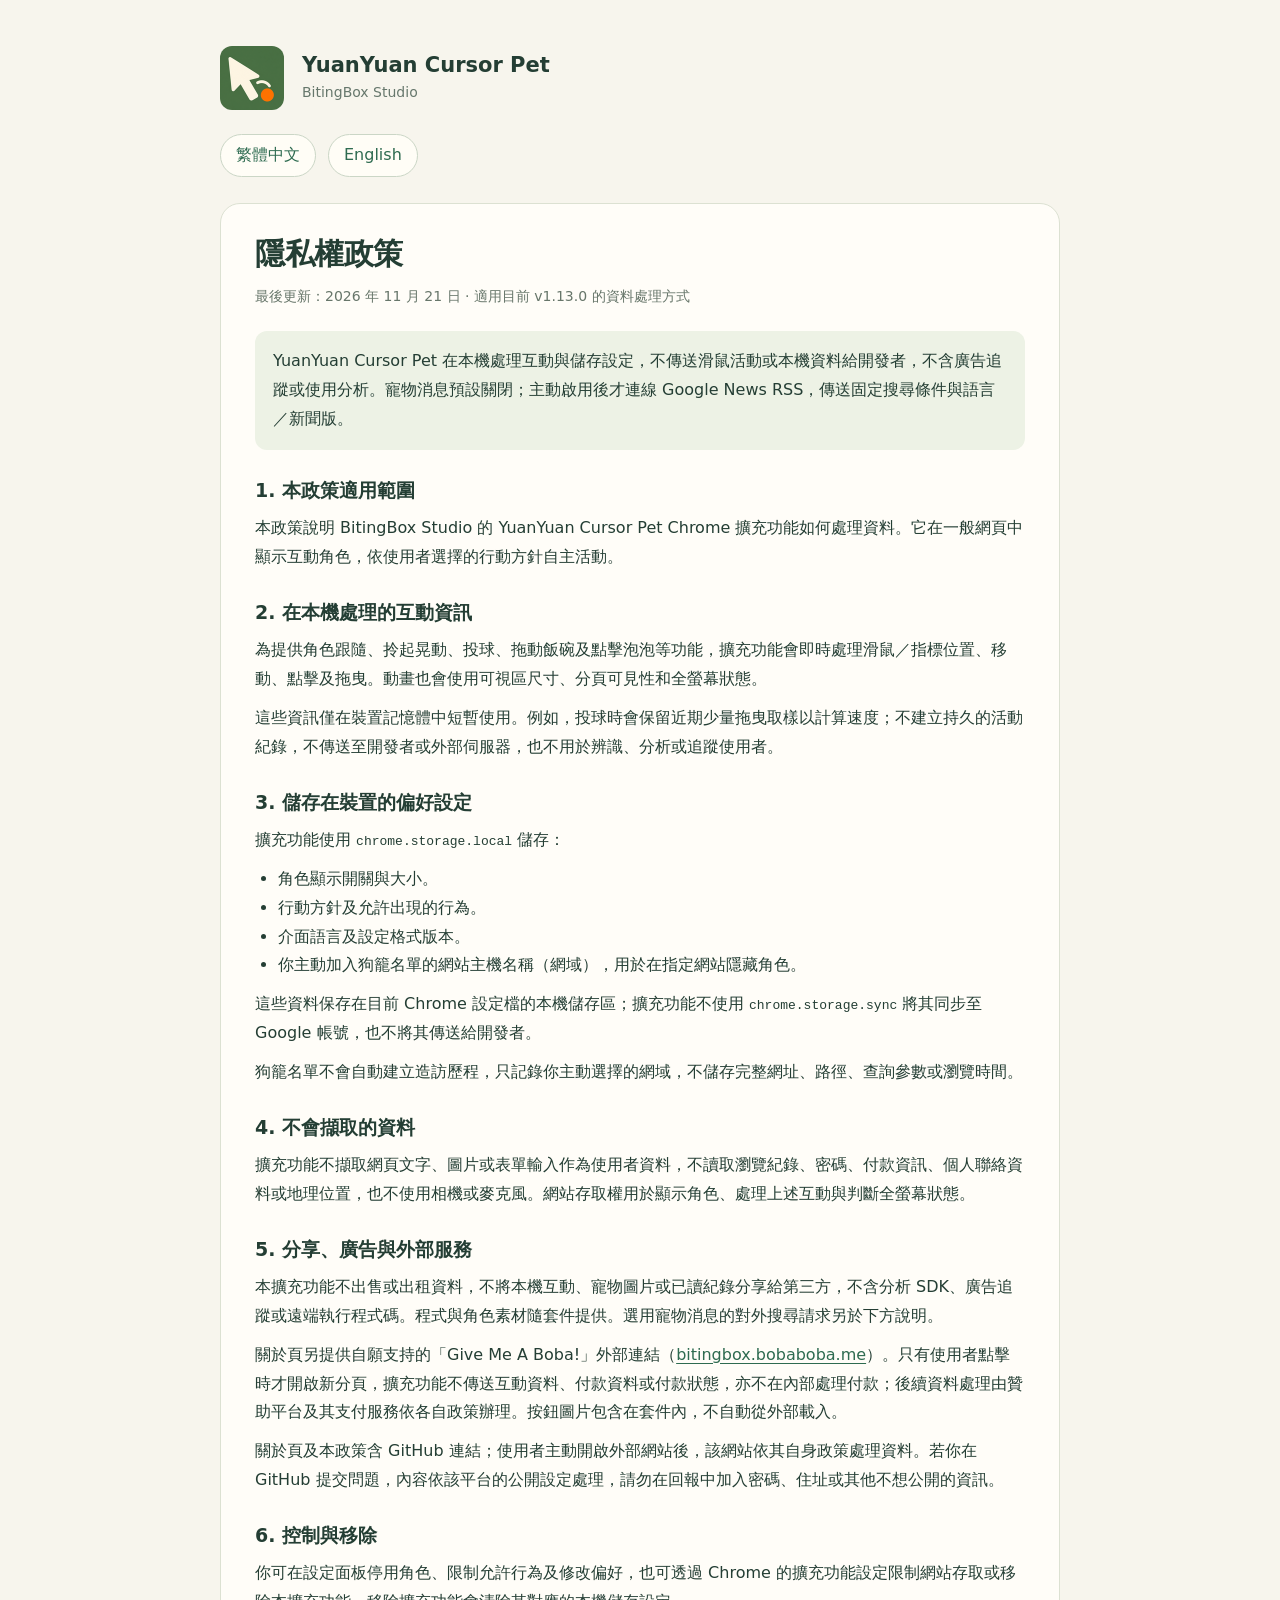
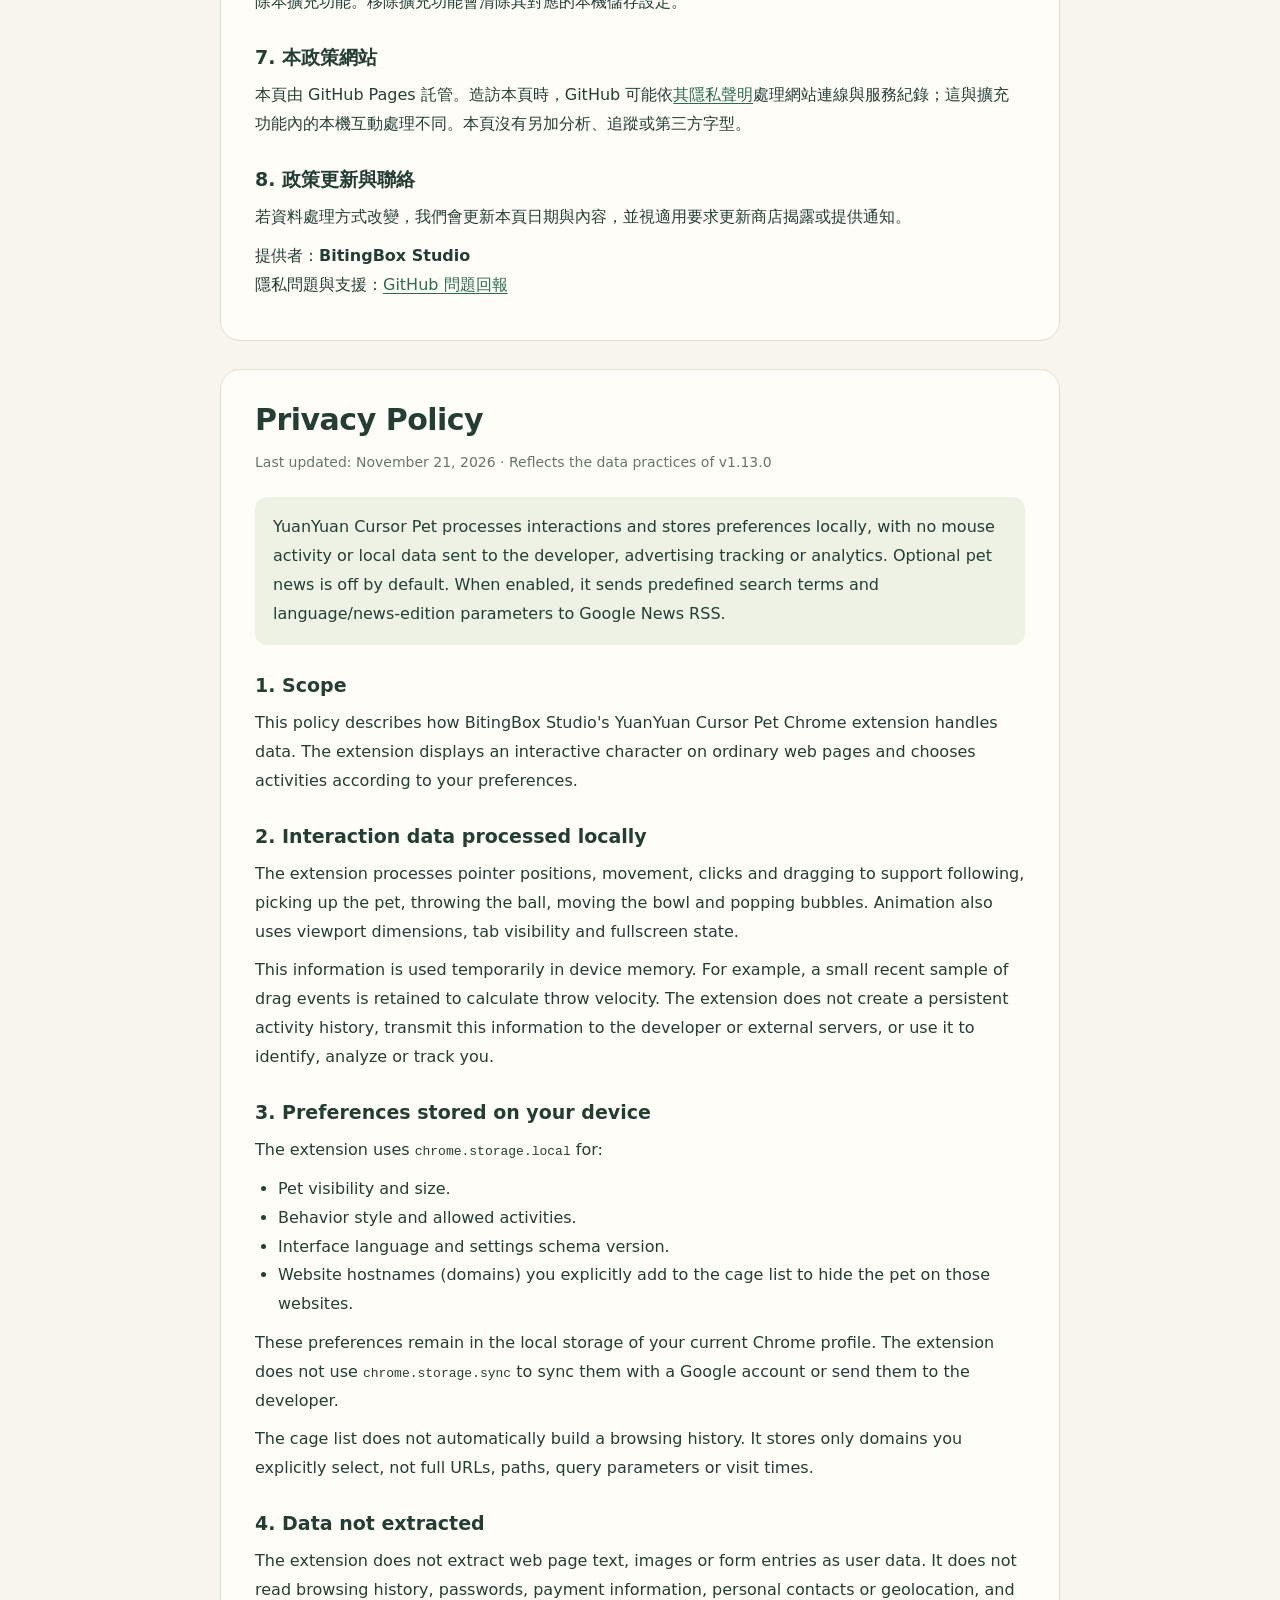
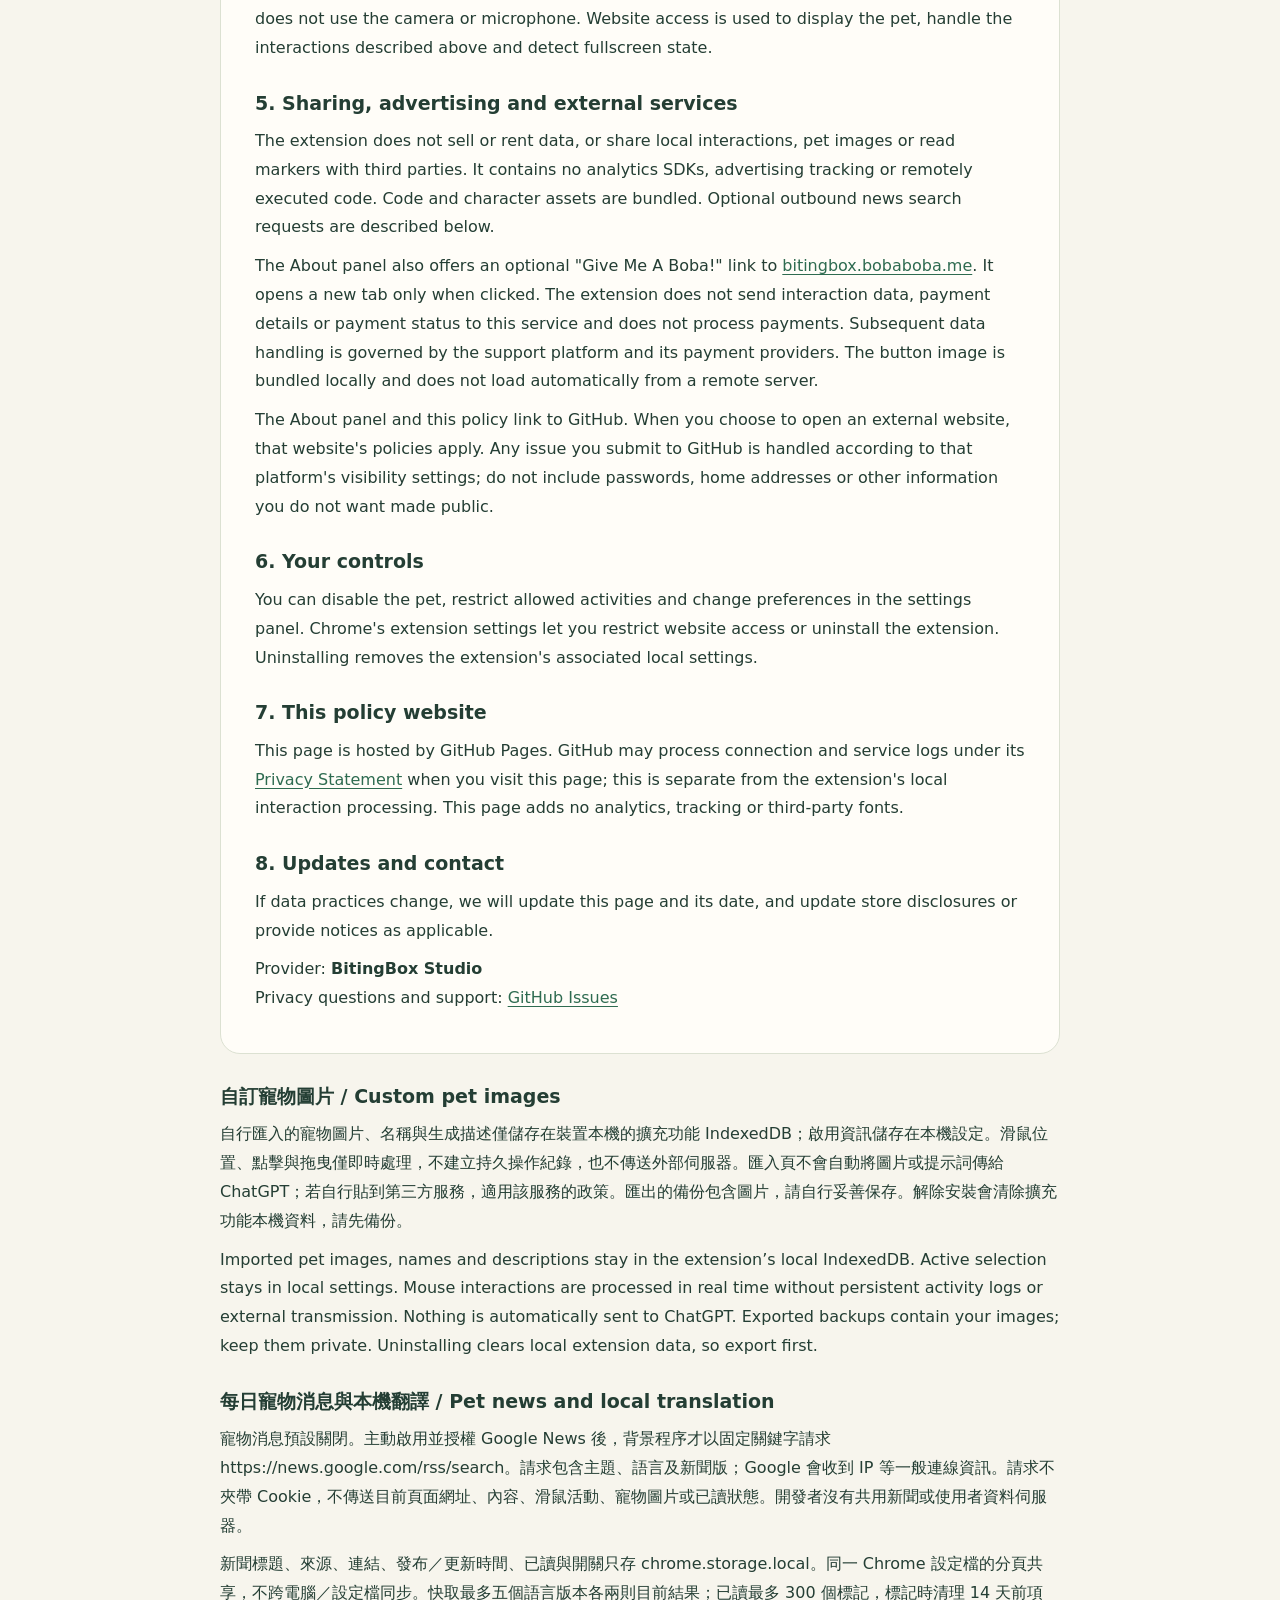
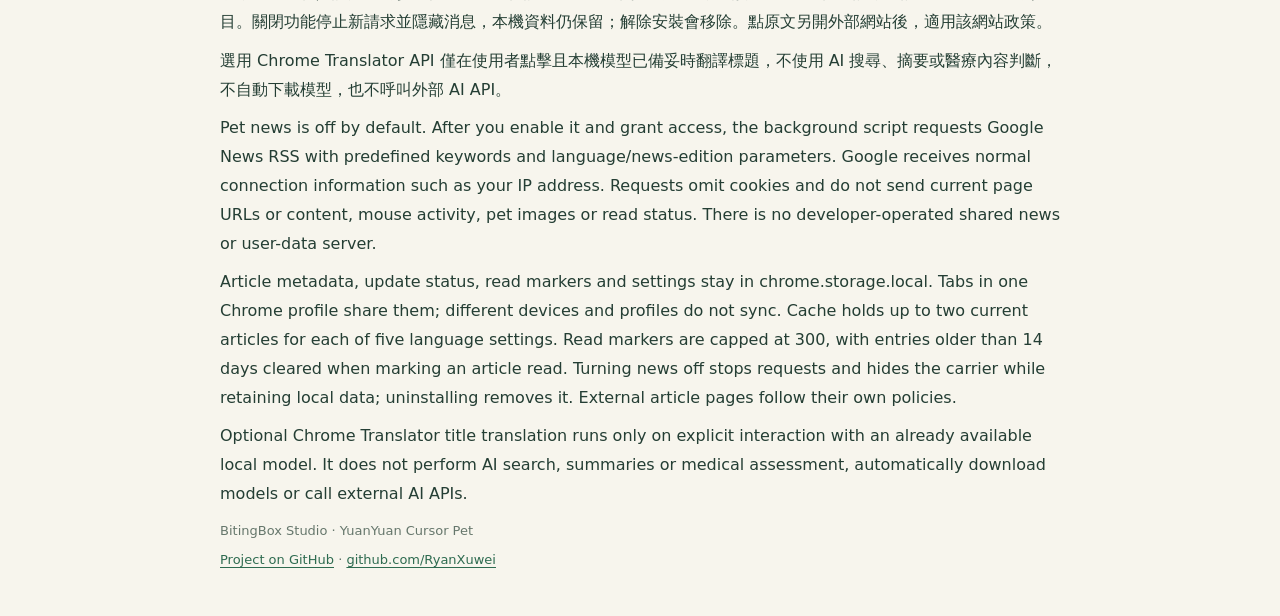
==== commit 5ca04cf1: "Add opt-in daily pet news with local RSS cache and newspaper carrier Co-Authored-By: Codex <noreply@" ====
--- a/docs/privacy.html
+++ b/docs/privacy.html
@@ -27,8 +27,8 @@
     <nav aria-label="Language / 語言"><a href="#zh" lang="zh-Hant">繁體中文</a><a href="#en" lang="en">English</a></nav>
     <article id="zh" lang="zh-Hant" aria-labelledby="zh-title">
       <h1 id="zh-title">隱私權政策</h1>
-      <p class="meta">最後更新：<time datetime="2026-11-21">2026 年 11 月 18 日</time> · 適用目前 v1.12.0 的資料處理方式</p>
-      <div class="summary">YuanYuan Cursor Pet 僅在裝置本機處理互動和儲存設定。不將滑鼠活動或偏好設定傳送至開發者或其他外部伺服器，不含廣告追蹤或使用分析。</div>
+      <p class="meta">最後更新：<time datetime="2026-11-21">2026 年 11 月 21 日</time> · 適用目前 v1.13.0 的資料處理方式</p>
+      <div class="summary">YuanYuan Cursor Pet 在本機處理互動與儲存設定，不傳送滑鼠活動或本機資料給開發者，不含廣告追蹤或使用分析。寵物消息預設關閉；主動啟用後才連線 Google News RSS，傳送固定搜尋條件與語言／新聞版。</div>
       <h2>1. 本政策適用範圍</h2>
       <p>本政策說明 BitingBox Studio 的 YuanYuan Cursor Pet Chrome 擴充功能如何處理資料。它在一般網頁中顯示互動角色，依使用者選擇的行動方針自主活動。</p>
       <h2>2. 在本機處理的互動資訊</h2>
@@ -42,7 +42,7 @@
       <h2>4. 不會擷取的資料</h2>
       <p>擴充功能不擷取網頁文字、圖片或表單輸入作為使用者資料，不讀取瀏覽紀錄、密碼、付款資訊、個人聯絡資料或地理位置，也不使用相機或麥克風。網站存取權用於顯示角色、處理上述互動與判斷全螢幕狀態。</p>
       <h2>5. 分享、廣告與外部服務</h2>
-      <p>本擴充功能不出售、出租或分享使用者資料，不含分析 SDK、廣告追蹤或遠端執行程式碼。程式與角色素材隨套件提供。</p>
+      <p>本擴充功能不出售或出租資料，不將本機互動、寵物圖片或已讀紀錄分享給第三方，不含分析 SDK、廣告追蹤或遠端執行程式碼。程式與角色素材隨套件提供。選用寵物消息的對外搜尋請求另於下方說明。</p>
       <p>關於頁另提供自願支持的「Give Me A Boba!」外部連結（<a href="https://bitingbox.bobaboba.me">bitingbox.bobaboba.me</a>）。只有使用者點擊時才開啟新分頁，擴充功能不傳送互動資料、付款資料或付款狀態，亦不在內部處理付款；後續資料處理由贊助平台及其支付服務依各自政策辦理。按鈕圖片包含在套件內，不自動從外部載入。</p>
       <p>關於頁及本政策含 GitHub 連結；使用者主動開啟外部網站後，該網站依其自身政策處理資料。若你在 GitHub 提交問題，內容依該平台的公開設定處理，請勿在回報中加入密碼、住址或其他不想公開的資訊。</p>
       <h2>6. 控制與移除</h2>
@@ -55,8 +55,8 @@
     </article>
     <article id="en" lang="en" aria-labelledby="en-title">
       <h1 id="en-title">Privacy Policy</h1>
-      <p class="meta">Last updated: <time datetime="2026-11-21">November 21, 2026</time> · Reflects the data practices of v1.12.0</p>
-      <div class="summary">YuanYuan Cursor Pet processes interactions and stores preferences on your device. It does not send mouse activity or preferences to the developer or external servers, and contains no advertising tracking or usage analytics.</div>
+      <p class="meta">Last updated: <time datetime="2026-11-21">November 21, 2026</time> · Reflects the data practices of v1.13.0</p>
+      <div class="summary">YuanYuan Cursor Pet processes interactions and stores preferences locally, with no mouse activity or local data sent to the developer, advertising tracking or analytics. Optional pet news is off by default. When enabled, it sends predefined search terms and language/news-edition parameters to Google News RSS.</div>
       <h2>1. Scope</h2>
       <p>This policy describes how BitingBox Studio's YuanYuan Cursor Pet Chrome extension handles data. The extension displays an interactive character on ordinary web pages and chooses activities according to your preferences.</p>
       <h2>2. Interaction data processed locally</h2>
@@ -70,7 +70,7 @@
       <h2>4. Data not extracted</h2>
       <p>The extension does not extract web page text, images or form entries as user data. It does not read browsing history, passwords, payment information, personal contacts or geolocation, and does not use the camera or microphone. Website access is used to display the pet, handle the interactions described above and detect fullscreen state.</p>
       <h2>5. Sharing, advertising and external services</h2>
-      <p>The extension does not sell, rent or share user data. It contains no analytics SDKs, advertising tracking or remotely executed code. Code and character assets are included in the package.</p>
+      <p>The extension does not sell or rent data, or share local interactions, pet images or read markers with third parties. It contains no analytics SDKs, advertising tracking or remotely executed code. Code and character assets are bundled. Optional outbound news search requests are described below.</p>
       <p>The About panel also offers an optional "Give Me A Boba!" link to <a href="https://bitingbox.bobaboba.me">bitingbox.bobaboba.me</a>. It opens a new tab only when clicked. The extension does not send interaction data, payment details or payment status to this service and does not process payments. Subsequent data handling is governed by the support platform and its payment providers. The button image is bundled locally and does not load automatically from a remote server.</p>
       <p>The About panel and this policy link to GitHub. When you choose to open an external website, that website's policies apply. Any issue you submit to GitHub is handled according to that platform's visibility settings; do not include passwords, home addresses or other information you do not want made public.</p>
       <h2>6. Your controls</h2>
@@ -81,7 +81,13 @@
       <p>If data practices change, we will update this page and its date, and update store disclosures or provide notices as applicable.</p>
       <p>Provider: <strong>BitingBox Studio</strong><br>Privacy questions and support: <a href="https://github.com/RyanXuwei/YuanYuan-Cursor-Pet/issues">GitHub Issues</a></p>
     </article>
-  <section><h2>自訂寵物圖片 / Custom pet images</h2><p>自行匯入的寵物圖片、名稱與生成描述僅儲存在裝置本機的擴充功能 IndexedDB；啟用資訊儲存在本機設定。滑鼠位置、點擊與拖曳僅即時處理，不建立持久操作紀錄，也不傳送外部伺服器。匯入頁不會自動將圖片或提示詞傳給 ChatGPT；若自行貼到第三方服務，適用該服務的政策。匯出的備份包含圖片，請自行妥善保存。解除安裝會清除擴充功能本機資料，請先備份。</p><p>Imported pet images, names and descriptions stay in the extension’s local IndexedDB. Active selection stays in local settings. Mouse interactions are processed in real time without persistent activity logs or external transmission. Nothing is automatically sent to ChatGPT. Exported backups contain your images; keep them private. Uninstalling clears local extension data, so export first.</p></section></main>
+  <section><h2>自訂寵物圖片 / Custom pet images</h2><p>自行匯入的寵物圖片、名稱與生成描述僅儲存在裝置本機的擴充功能 IndexedDB；啟用資訊儲存在本機設定。滑鼠位置、點擊與拖曳僅即時處理，不建立持久操作紀錄，也不傳送外部伺服器。匯入頁不會自動將圖片或提示詞傳給 ChatGPT；若自行貼到第三方服務，適用該服務的政策。匯出的備份包含圖片，請自行妥善保存。解除安裝會清除擴充功能本機資料，請先備份。</p><p>Imported pet images, names and descriptions stay in the extension’s local IndexedDB. Active selection stays in local settings. Mouse interactions are processed in real time without persistent activity logs or external transmission. Nothing is automatically sent to ChatGPT. Exported backups contain your images; keep them private. Uninstalling clears local extension data, so export first.</p></section><section id="pet-news"><h2>每日寵物消息與本機翻譯 / Pet news and local translation</h2>
+<p>寵物消息預設關閉。主動啟用並授權 Google News 後，背景程序才以固定關鍵字請求 https://news.google.com/rss/search。請求包含主題、語言及新聞版；Google 會收到 IP 等一般連線資訊。請求不夾帶 Cookie，不傳送目前頁面網址、內容、滑鼠活動、寵物圖片或已讀狀態。開發者沒有共用新聞或使用者資料伺服器。</p>
+<p>新聞標題、來源、連結、發布／更新時間、已讀與開關只存 chrome.storage.local。同一 Chrome 設定檔的分頁共享，不跨電腦／設定檔同步。快取最多五個語言版本各兩則目前結果；已讀最多 300 個標記，標記時清理 14 天前項目。關閉功能停止新請求並隱藏消息，本機資料仍保留；解除安裝會移除。點原文另開外部網站後，適用該網站政策。</p>
+<p>選用 Chrome Translator API 僅在使用者點擊且本機模型已備妥時翻譯標題，不使用 AI 搜尋、摘要或醫療內容判斷，不自動下載模型，也不呼叫外部 AI API。</p>
+<p>Pet news is off by default. After you enable it and grant access, the background script requests Google News RSS with predefined keywords and language/news-edition parameters. Google receives normal connection information such as your IP address. Requests omit cookies and do not send current page URLs or content, mouse activity, pet images or read status. There is no developer-operated shared news or user-data server.</p>
+<p>Article metadata, update status, read markers and settings stay in chrome.storage.local. Tabs in one Chrome profile share them; different devices and profiles do not sync. Cache holds up to two current articles for each of five language settings. Read markers are capped at 300, with entries older than 14 days cleared when marking an article read. Turning news off stops requests and hides the carrier while retaining local data; uninstalling removes it. External article pages follow their own policies.</p>
+<p>Optional Chrome Translator title translation runs only on explicit interaction with an already available local model. It does not perform AI search, summaries or medical assessment, automatically download models or call external AI APIs.</p></section></main>
   <footer><p>BitingBox Studio · YuanYuan Cursor Pet</p><p><a href="https://github.com/RyanXuwei/YuanYuan-Cursor-Pet">Project on GitHub</a> · <a href="https://github.com/RyanXuwei">github.com/RyanXuwei</a></p></footer>
 </body>
 </html>
